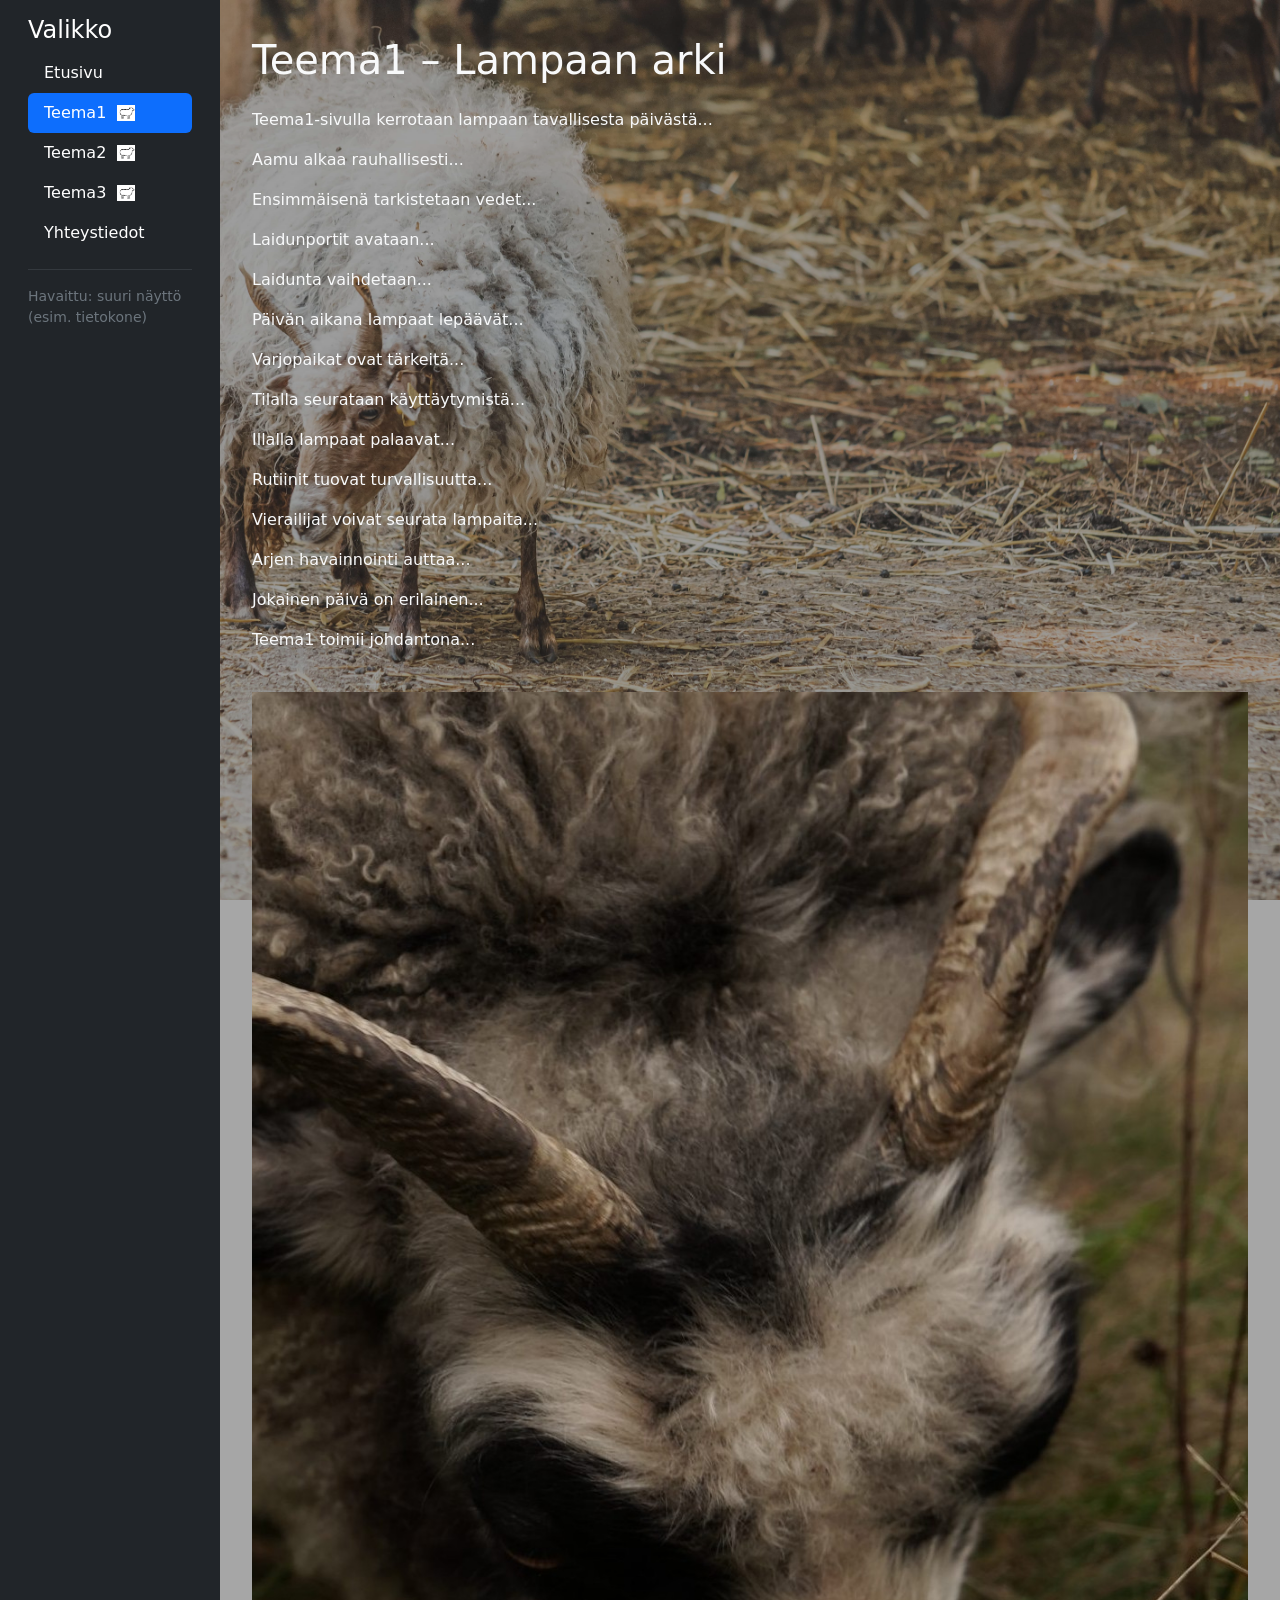
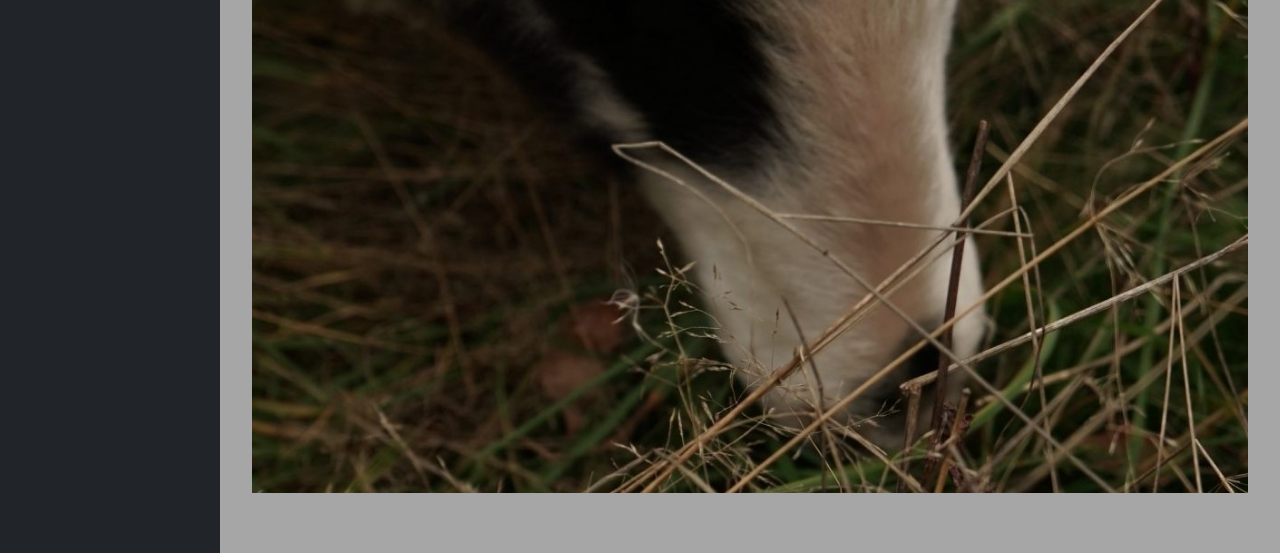
==== teema1.html @ e85bd860 "Update teema1.html" ====
<!DOCTYPE html>
<html lang="fi">
<head>
    <meta charset="UTF-8">
    <title>Teema1 - Lammastila HUB</title>
    <meta name="viewport" content="width=device-width, initial-scale=1">
    <link href="https://cdn.jsdelivr.net/npm/bootstrap@5.3.3/dist/css/bootstrap.min.css" rel="stylesheet">
    <link rel="stylesheet" href="style.css">
</head>

<body>
<div class="container-fluid">
    <div class="row flex-nowrap">

        <nav class="col-12 col-md-3 col-lg-2 sidebar bg-dark text-white">
            <div class="p-3">
                <h2 class="fs-4">Valikko</h2>

                <ul class="nav nav-pills flex-column mb-auto" id="mainMenu">
                    <li><a href="index.html" class="nav-link text-white">Etusivu</a></li>

                    <li><a href="teema1.html" class="nav-link text-white active">
                        Teema1 <img src="LINKKI01.png" class="menu-icon" alt="">
                    </a></li>

                    <li><a href="teema2.html" class="nav-link text-white">
                        Teema2 <img src="LINKKI01.png" class="menu-icon" alt="">
                    </a></li>

                    <li><a href="teema3.html" class="nav-link text-white">
                        Teema3 <img src="LINKKI01.png" class="menu-icon" alt="">
                    </a></li>

                    <li><a href="yhteystiedot.html" class="nav-link text-white">Yhteystiedot</a></li>
                </ul>

                <hr class="text-secondary">
                <p id="deviceInfo" class="small text-secondary"></p>
            </div>
        </nav>

        <main class="col py-3 content-area">
            <div class="content-inner">

                <h1 class="mb-4">Teema1 – Lampaan arki</h1>

                <p>Teema1-sivulla kerrotaan lampaan tavallisesta päivästä...</p>
                <p>Aamu alkaa rauhallisesti...</p>
                <p>Ensimmäisenä tarkistetaan vedet...</p>
                <p>Laidunportit avataan...</p>
                <p>Laidunta vaihdetaan...</p>
                <p>Päivän aikana lampaat lepäävät...</p>
                <p>Varjopaikat ovat tärkeitä...</p>
                <p>Tilalla seurataan käyttäytymistä...</p>
                <p>Illalla lampaat palaavat...</p>
                <p>Rutiinit tuovat turvallisuutta...</p>
                <p>Vierailijat voivat seurata lampaita...</p>
                <p>Arjen havainnointi auttaa...</p>
                <p>Jokainen päivä on erilainen...</p>
                <p>Teema1 toimii johdantona...</p>

                <img src="lampaat1-kuviasuomesta.fi-ksenia-senkova-scaled.jpg"
                     class="img-fluid mt-4 mb-4" alt="Lampaat">

            </div>
        </main>

    </div>
</div>

<script src="https://cdn.jsdelivr.net/npm/bootstrap@5.3.3/dist/js/bootstrap.bundle.min.js"></script>
<script src="script.js"></script>
</body>
</html>
---- style.css ----
/* Yhteinen taustakuva kaikille sivuille (paitsi yhteystiedot) */
body {
    margin: 0;
    padding: 0;
    background: url("pixnio-6000x4000.jpg") no-repeat center center fixed;
    background-size: cover;
    font-family: system-ui, -apple-system, BlinkMacSystemFont, "Segoe UI", sans-serif;
}

/* Yhteystiedot-sivun oma taustakuva */
body.yhteystiedot-bg {
    background: url("pixnio-5762x3841.jpg") no-repeat center center fixed !important;
    background-size: cover !important;
}

/* Tumma läpinäkyvä kerros sisällön alle */
.content-area {
    min-height: 100vh;
    background-color: rgba(0, 0, 0, 0.35);
    color: #f8f9fa;
}

/* Täysin responsiivinen tekstialue */
.content-inner {
    width: 100%;
    padding: 20px;
    margin: 0 auto;
}

/* Sivupalkki */
.sidebar {
    min-height: 100vh;
    width: 220px;
}

/* Aktiivinen linkki */
.nav-link.active {
    background-color: #0d6efd;
}

/* Valikon kuvake */
.menu-icon {
    width: 18px;
    height: auto;
    margin-left: 6px;
    vertical-align: middle;
}

/* Mobiilissa valikko kapeammaksi ja kuvake pienemmäksi */
@media (max-width: 767.98px) {
    .sidebar {
        width: 120px !important;
    }
    .sidebar h2 {
        font-size: 1rem;
    }
    .nav-link {
        font-size: 0.8rem;
        padding: 6px 4px;
    }
    .menu-icon {
        width: 14px;
        margin-left: 4px;
    }
}
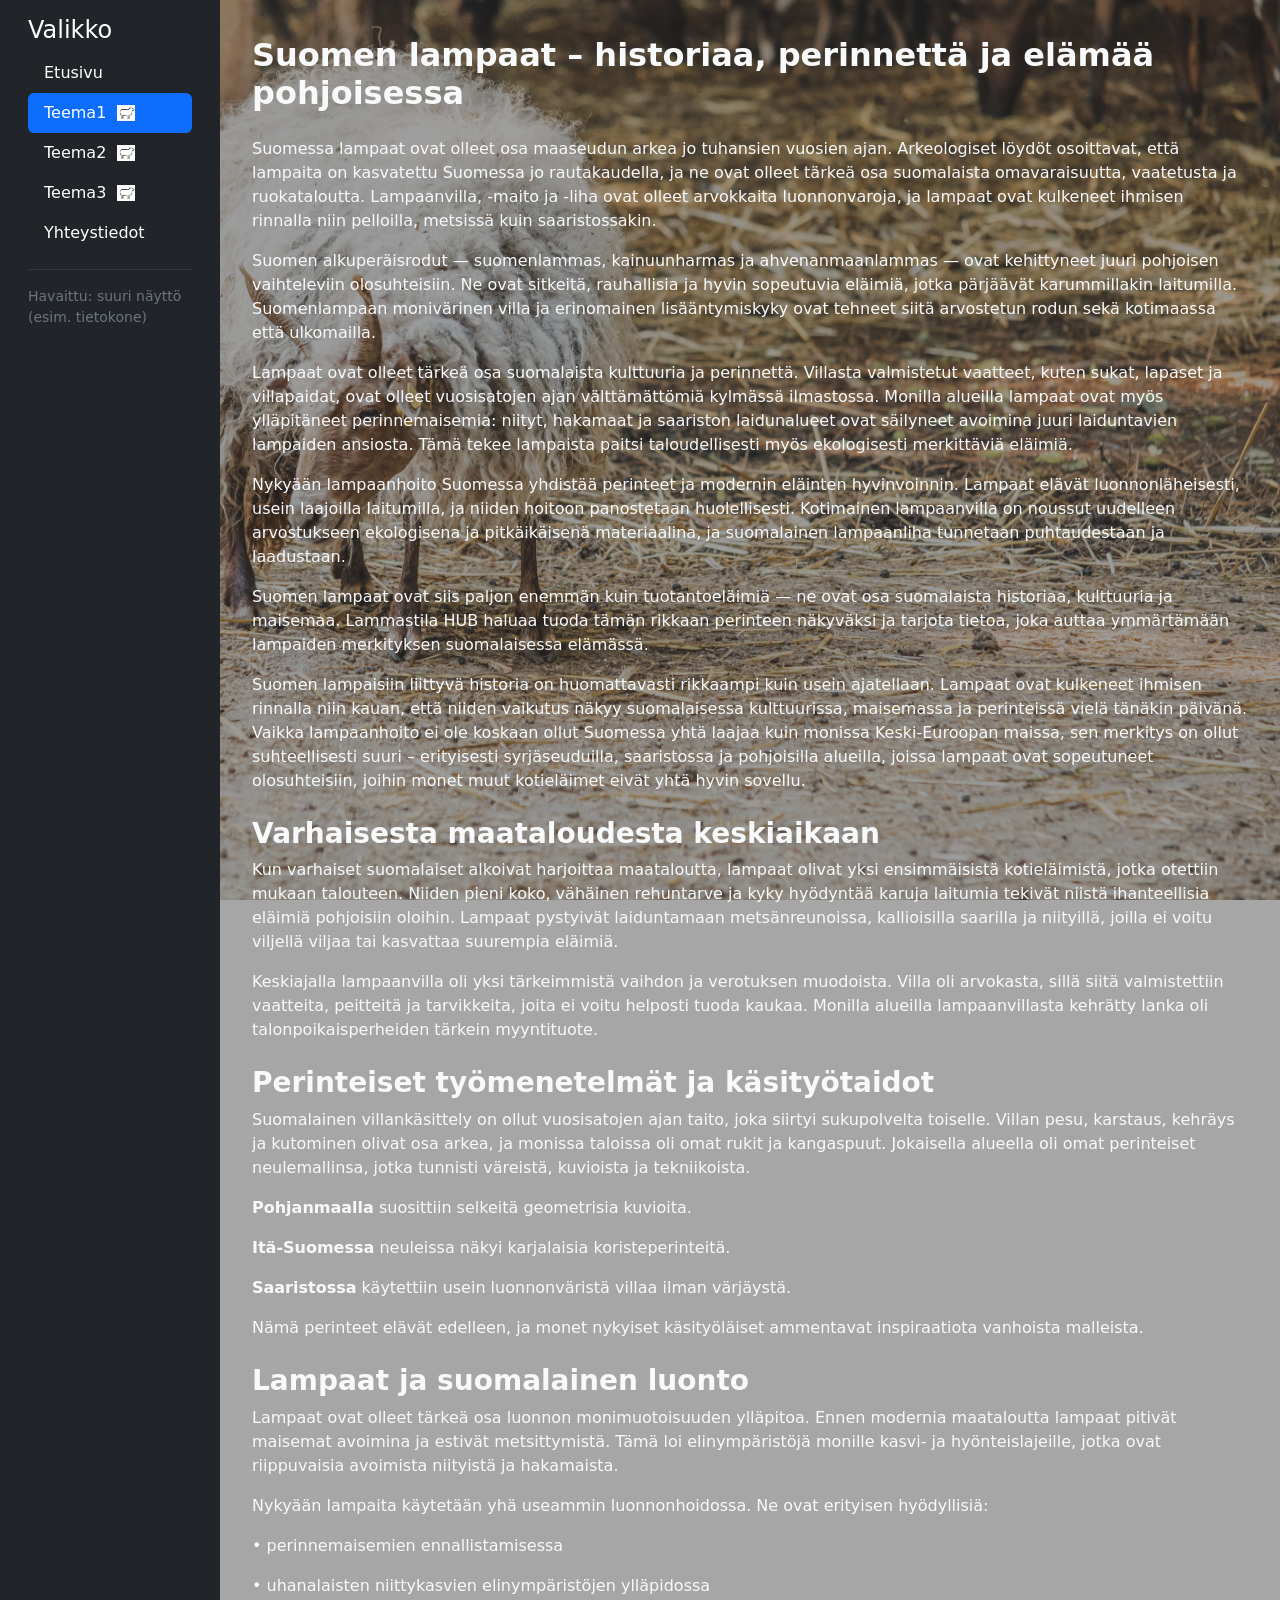
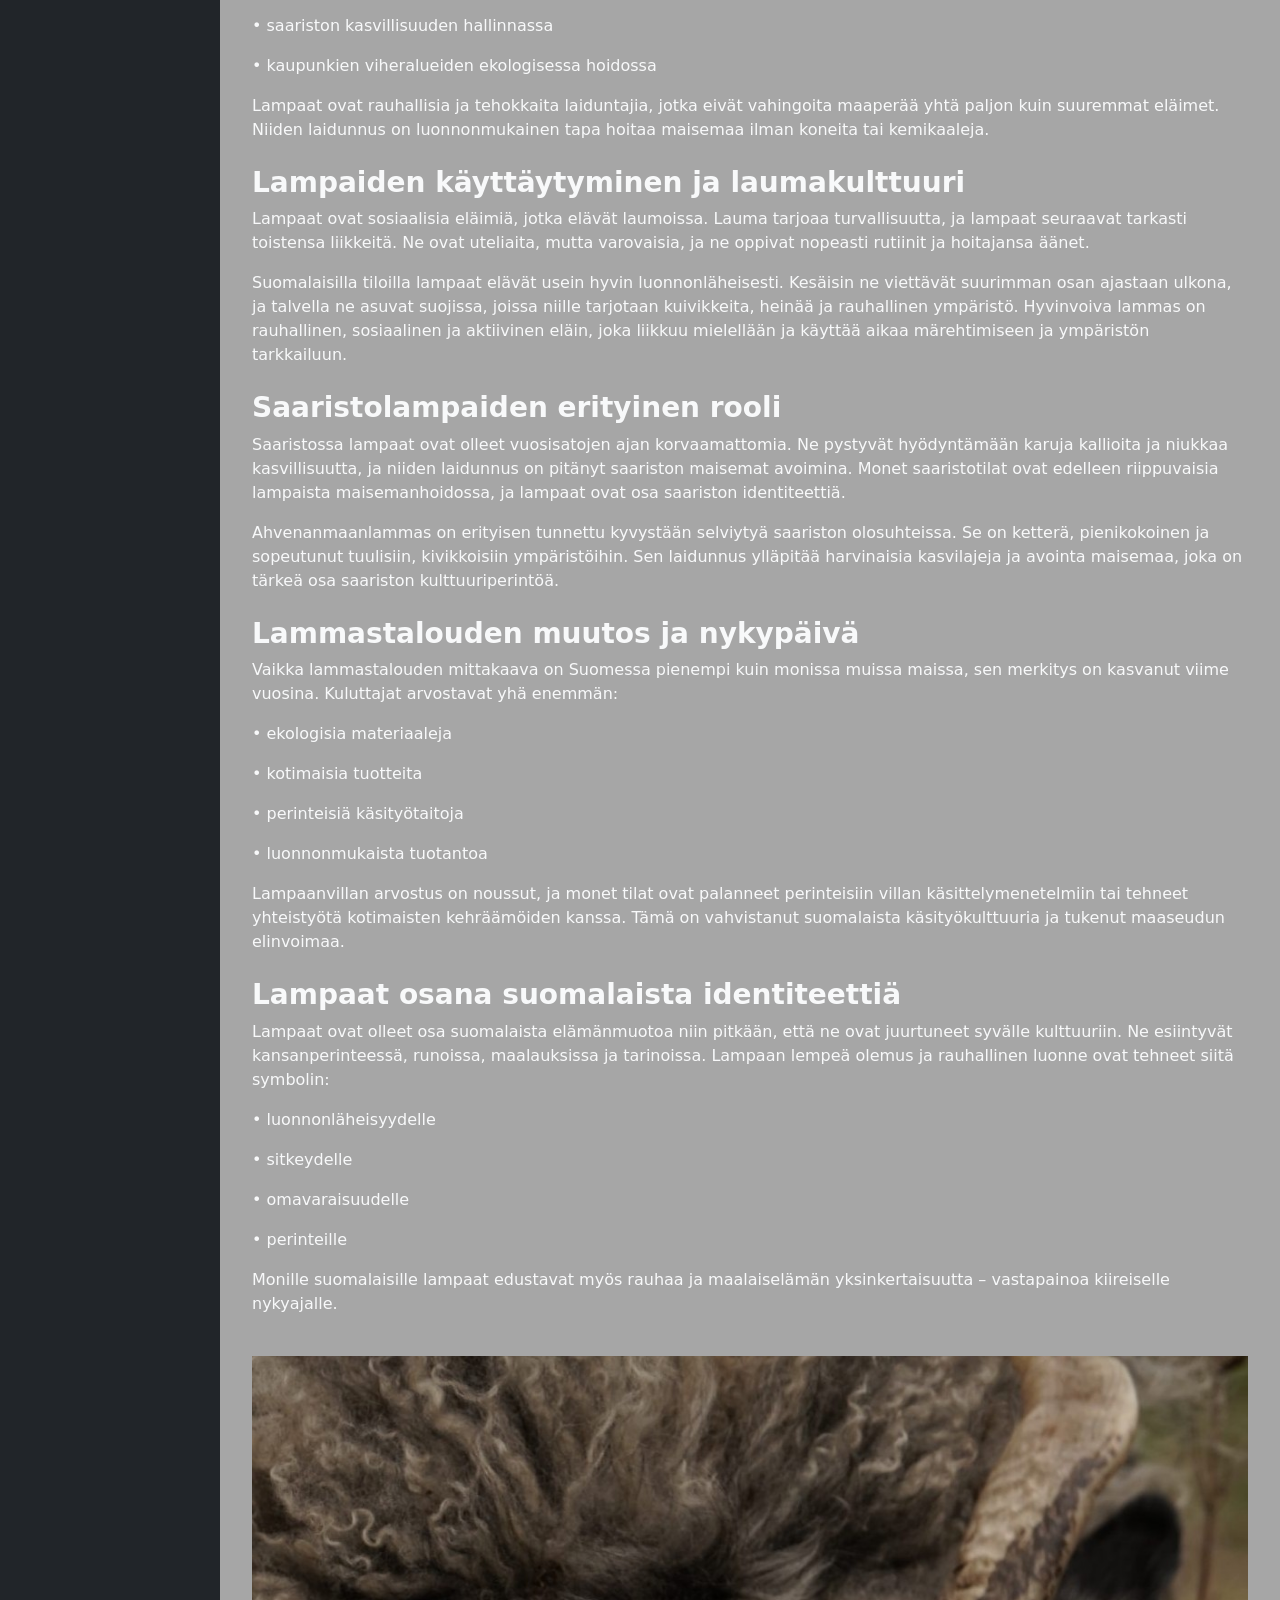
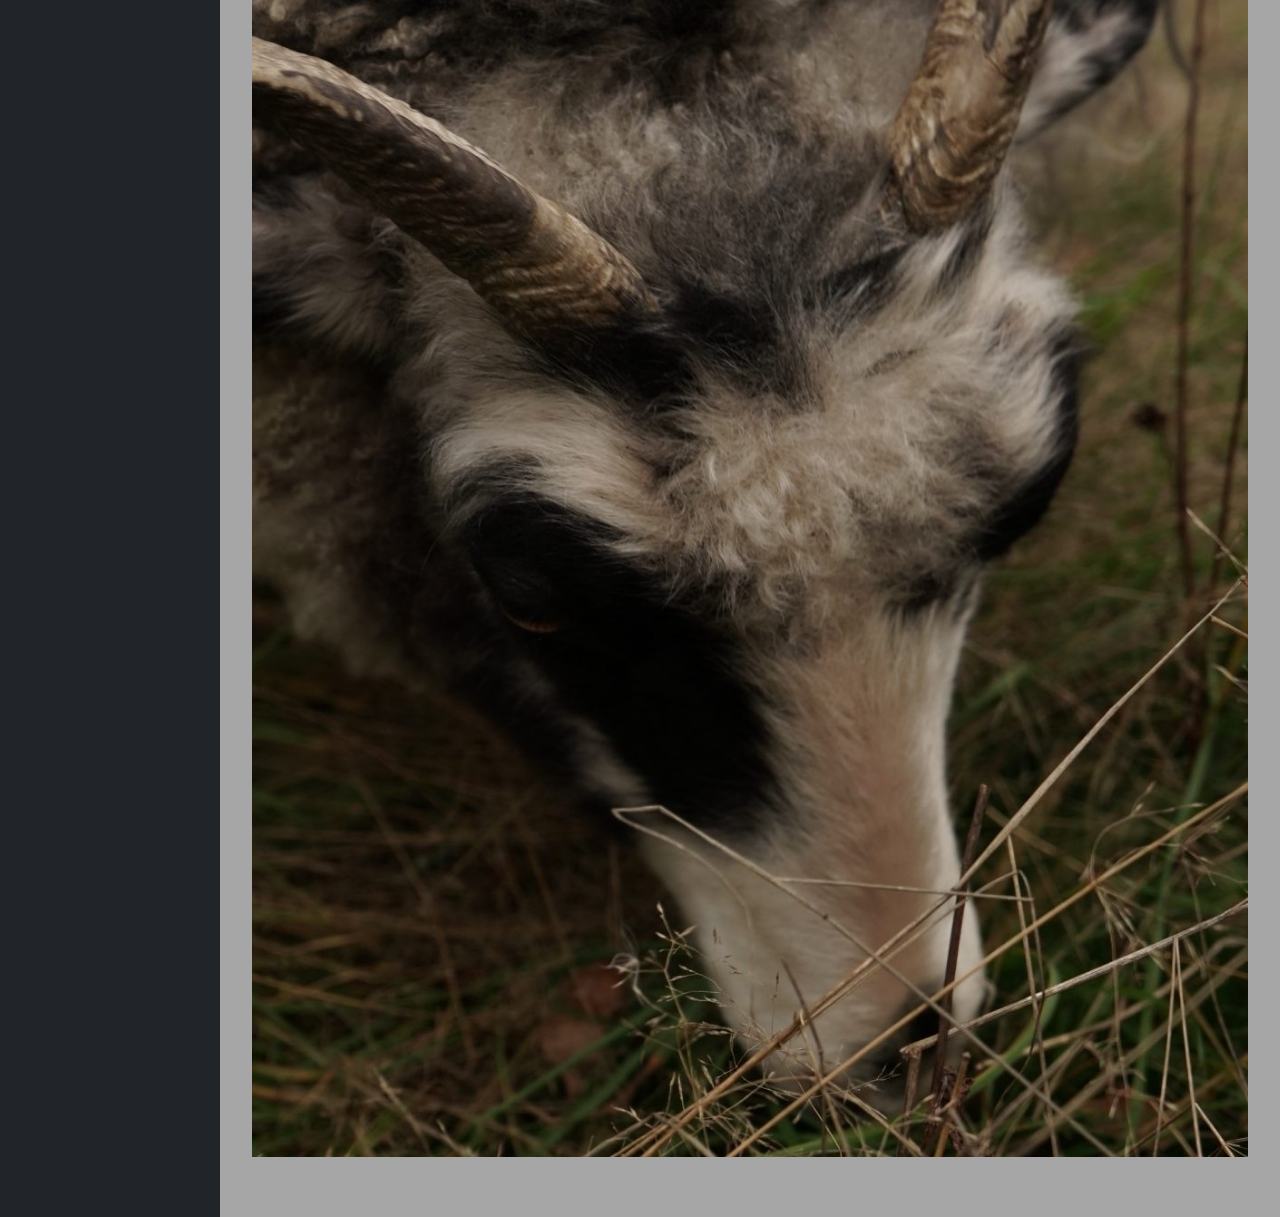
==== commit 7c8b31f3: "Update teema1.html" ====
--- a/teema1.html
+++ b/teema1.html
@@ -1,4 +1,4 @@
- <!DOCTYPE html>
+<!DOCTYPE html>
 <html lang="fi">
 <head>
     <meta charset="UTF-8">
@@ -42,22 +42,75 @@
         <main class="col py-3 content-area">
             <div class="content-inner">
 
-                <h1 class="mb-4">Teema1 – Lampaan arki</h1>
+                <h1 class="mb-4" style="font-size: 2rem; font-weight: 700;">
+                    Suomen lampaat – historiaa, perinnettä ja elämää pohjoisessa
+                </h1>
 
-                <p>Teema1-sivulla kerrotaan lampaan tavallisesta päivästä...</p>
-                <p>Aamu alkaa rauhallisesti...</p>
-                <p>Ensimmäisenä tarkistetaan vedet...</p>
-                <p>Laidunportit avataan...</p>
-                <p>Laidunta vaihdetaan...</p>
-                <p>Päivän aikana lampaat lepäävät...</p>
-                <p>Varjopaikat ovat tärkeitä...</p>
-                <p>Tilalla seurataan käyttäytymistä...</p>
-                <p>Illalla lampaat palaavat...</p>
-                <p>Rutiinit tuovat turvallisuutta...</p>
-                <p>Vierailijat voivat seurata lampaita...</p>
-                <p>Arjen havainnointi auttaa...</p>
-                <p>Jokainen päivä on erilainen...</p>
-                <p>Teema1 toimii johdantona...</p>
+                <p>Suomessa lampaat ovat olleet osa maaseudun arkea jo tuhansien vuosien ajan. Arkeologiset löydöt osoittavat, että lampaita on kasvatettu Suomessa jo rautakaudella, ja ne ovat olleet tärkeä osa suomalaista omavaraisuutta, vaatetusta ja ruokataloutta. Lampaanvilla, -maito ja -liha ovat olleet arvokkaita luonnonvaroja, ja lampaat ovat kulkeneet ihmisen rinnalla niin pelloilla, metsissä kuin saaristossakin.</p>
+
+                <p>Suomen alkuperäisrodut — suomenlammas, kainuunharmas ja ahvenanmaanlammas — ovat kehittyneet juuri pohjoisen vaihteleviin olosuhteisiin. Ne ovat sitkeitä, rauhallisia ja hyvin sopeutuvia eläimiä, jotka pärjäävät karummillakin laitumilla. Suomenlampaan monivärinen villa ja erinomainen lisääntymiskyky ovat tehneet siitä arvostetun rodun sekä kotimaassa että ulkomailla.</p>
+
+                <p>Lampaat ovat olleet tärkeä osa suomalaista kulttuuria ja perinnettä. Villasta valmistetut vaatteet, kuten sukat, lapaset ja villapaidat, ovat olleet vuosisatojen ajan välttämättömiä kylmässä ilmastossa. Monilla alueilla lampaat ovat myös ylläpitäneet perinnemaisemia: niityt, hakamaat ja saariston laidunalueet ovat säilyneet avoimina juuri laiduntavien lampaiden ansiosta. Tämä tekee lampaista paitsi taloudellisesti myös ekologisesti merkittäviä eläimiä.</p>
+
+                <p>Nykyään lampaanhoito Suomessa yhdistää perinteet ja modernin eläinten hyvinvoinnin. Lampaat elävät luonnonläheisesti, usein laajoilla laitumilla, ja niiden hoitoon panostetaan huolellisesti. Kotimainen lampaanvilla on noussut uudelleen arvostukseen ekologisena ja pitkäikäisenä materiaalina, ja suomalainen lampaanliha tunnetaan puhtaudestaan ja laadustaan.</p>
+
+                <p>Suomen lampaat ovat siis paljon enemmän kuin tuotantoeläimiä — ne ovat osa suomalaista historiaa, kulttuuria ja maisemaa. Lammastila HUB haluaa tuoda tämän rikkaan perinteen näkyväksi ja tarjota tietoa, joka auttaa ymmärtämään lampaiden merkityksen suomalaisessa elämässä.</p>
+
+                <p>Suomen lampaisiin liittyvä historia on huomattavasti rikkaampi kuin usein ajatellaan. Lampaat ovat kulkeneet ihmisen rinnalla niin kauan, että niiden vaikutus näkyy suomalaisessa kulttuurissa, maisemassa ja perinteissä vielä tänäkin päivänä. Vaikka lampaanhoito ei ole koskaan ollut Suomessa yhtä laajaa kuin monissa Keski-Euroopan maissa, sen merkitys on ollut suhteellisesti suuri – erityisesti syrjäseuduilla, saaristossa ja pohjoisilla alueilla, joissa lampaat ovat sopeutuneet olosuhteisiin, joihin monet muut kotieläimet eivät yhtä hyvin sovellu.</p>
+
+                <h3 class="mt-4"><strong>Varhaisesta maataloudesta keskiaikaan</strong></h3>
+                <p>Kun varhaiset suomalaiset alkoivat harjoittaa maataloutta, lampaat olivat yksi ensimmäisistä kotieläimistä, jotka otettiin mukaan talouteen. Niiden pieni koko, vähäinen rehuntarve ja kyky hyödyntää karuja laitumia tekivät niistä ihanteellisia eläimiä pohjoisiin oloihin. Lampaat pystyivät laiduntamaan metsänreunoissa, kallioisilla saarilla ja niityillä, joilla ei voitu viljellä viljaa tai kasvattaa suurempia eläimiä.</p>
+
+                <p>Keskiajalla lampaanvilla oli yksi tärkeimmistä vaihdon ja verotuksen muodoista. Villa oli arvokasta, sillä siitä valmistettiin vaatteita, peitteitä ja tarvikkeita, joita ei voitu helposti tuoda kaukaa. Monilla alueilla lampaanvillasta kehrätty lanka oli talonpoikaisperheiden tärkein myyntituote.</p>
+
+                <h3 class="mt-4"><strong>Perinteiset työmenetelmät ja käsityötaidot</strong></h3>
+                <p>Suomalainen villankäsittely on ollut vuosisatojen ajan taito, joka siirtyi sukupolvelta toiselle. Villan pesu, karstaus, kehräys ja kutominen olivat osa arkea, ja monissa taloissa oli omat rukit ja kangaspuut. Jokaisella alueella oli omat perinteiset neulemallinsa, jotka tunnisti väreistä, kuvioista ja tekniikoista.</p>
+
+                <p><strong>Pohjanmaalla</strong> suosittiin selkeitä geometrisia kuvioita.</p>
+                <p><strong>Itä-Suomessa</strong> neuleissa näkyi karjalaisia koristeperinteitä.</p>
+                <p><strong>Saaristossa</strong> käytettiin usein luonnonväristä villaa ilman värjäystä.</p>
+
+                <p>Nämä perinteet elävät edelleen, ja monet nykyiset käsityöläiset ammentavat inspiraatiota vanhoista malleista.</p>
+
+                <h3 class="mt-4"><strong>Lampaat ja suomalainen luonto</strong></h3>
+                <p>Lampaat ovat olleet tärkeä osa luonnon monimuotoisuuden ylläpitoa. Ennen modernia maataloutta lampaat pitivät maisemat avoimina ja estivät metsittymistä. Tämä loi elinympäristöjä monille kasvi- ja hyönteislajeille, jotka ovat riippuvaisia avoimista niityistä ja hakamaista.</p>
+
+                <p>Nykyään lampaita käytetään yhä useammin luonnonhoidossa. Ne ovat erityisen hyödyllisiä:</p>
+                <p>• perinnemaisemien ennallistamisessa</p>
+                <p>• uhanalaisten niittykasvien elinympäristöjen ylläpidossa</p>
+                <p>• saariston kasvillisuuden hallinnassa</p>
+                <p>• kaupunkien viheralueiden ekologisessa hoidossa</p>
+
+                <p>Lampaat ovat rauhallisia ja tehokkaita laiduntajia, jotka eivät vahingoita maaperää yhtä paljon kuin suuremmat eläimet. Niiden laidunnus on luonnonmukainen tapa hoitaa maisemaa ilman koneita tai kemikaaleja.</p>
+
+                <h3 class="mt-4"><strong>Lampaiden käyttäytyminen ja laumakulttuuri</strong></h3>
+                <p>Lampaat ovat sosiaalisia eläimiä, jotka elävät laumoissa. Lauma tarjoaa turvallisuutta, ja lampaat seuraavat tarkasti toistensa liikkeitä. Ne ovat uteliaita, mutta varovaisia, ja ne oppivat nopeasti rutiinit ja hoitajansa äänet.</p>
+
+                <p>Suomalaisilla tiloilla lampaat elävät usein hyvin luonnonläheisesti. Kesäisin ne viettävät suurimman osan ajastaan ulkona, ja talvella ne asuvat suojissa, joissa niille tarjotaan kuivikkeita, heinää ja rauhallinen ympäristö. Hyvinvoiva lammas on rauhallinen, sosiaalinen ja aktiivinen eläin, joka liikkuu mielellään ja käyttää aikaa märehtimiseen ja ympäristön tarkkailuun.</p>
+
+                <h3 class="mt-4"><strong>Saaristolampaiden erityinen rooli</strong></h3>
+                <p>Saaristossa lampaat ovat olleet vuosisatojen ajan korvaamattomia. Ne pystyvät hyödyntämään karuja kallioita ja niukkaa kasvillisuutta, ja niiden laidunnus on pitänyt saariston maisemat avoimina. Monet saaristotilat ovat edelleen riippuvaisia lampaista maisemanhoidossa, ja lampaat ovat osa saariston identiteettiä.</p>
+
+                <p>Ahvenanmaanlammas on erityisen tunnettu kyvystään selviytyä saariston olosuhteissa. Se on ketterä, pienikokoinen ja sopeutunut tuulisiin, kivikkoisiin ympäristöihin. Sen laidunnus ylläpitää harvinaisia kasvilajeja ja avointa maisemaa, joka on tärkeä osa saariston kulttuuriperintöä.</p>
+
+                <h3 class="mt-4"><strong>Lammastalouden muutos ja nykypäivä</strong></h3>
+                <p>Vaikka lammastalouden mittakaava on Suomessa pienempi kuin monissa muissa maissa, sen merkitys on kasvanut viime vuosina. Kuluttajat arvostavat yhä enemmän:</p>
+                <p>• ekologisia materiaaleja</p>
+                <p>• kotimaisia tuotteita</p>
+                <p>• perinteisiä käsityötaitoja</p>
+                <p>• luonnonmukaista tuotantoa</p>
+
+                <p>Lampaanvillan arvostus on noussut, ja monet tilat ovat palanneet perinteisiin villan käsittelymenetelmiin tai tehneet yhteistyötä kotimaisten kehräämöiden kanssa. Tämä on vahvistanut suomalaista käsityökulttuuria ja tukenut maaseudun elinvoimaa.</p>
+
+                <h3 class="mt-4"><strong>Lampaat osana suomalaista identiteettiä</strong></h3>
+                <p>Lampaat ovat olleet osa suomalaista elämänmuotoa niin pitkään, että ne ovat juurtuneet syvälle kulttuuriin. Ne esiintyvät kansanperinteessä, runoissa, maalauksissa ja tarinoissa. Lampaan lempeä olemus ja rauhallinen luonne ovat tehneet siitä symbolin:</p>
+
+                <p>• luonnonläheisyydelle</p>
+                <p>• sitkeydelle</p>
+                <p>• omavaraisuudelle</p>
+                <p>• perinteille</p>
+
+                <p>Monille suomalaisille lampaat edustavat myös rauhaa ja maalaiselämän yksinkertaisuutta – vastapainoa kiireiselle nykyajalle.</p>
 
                 <img src="lampaat1-kuviasuomesta.fi-ksenia-senkova-scaled.jpg"
                      class="img-fluid mt-4 mb-4" alt="Lampaat">
--- a/style.css
+++ b/style.css
@@ -1,3 +1,5 @@
+
+
 /* Yhteinen taustakuva kaikille sivuille (paitsi yhteystiedot) */
 body {
     margin: 0;
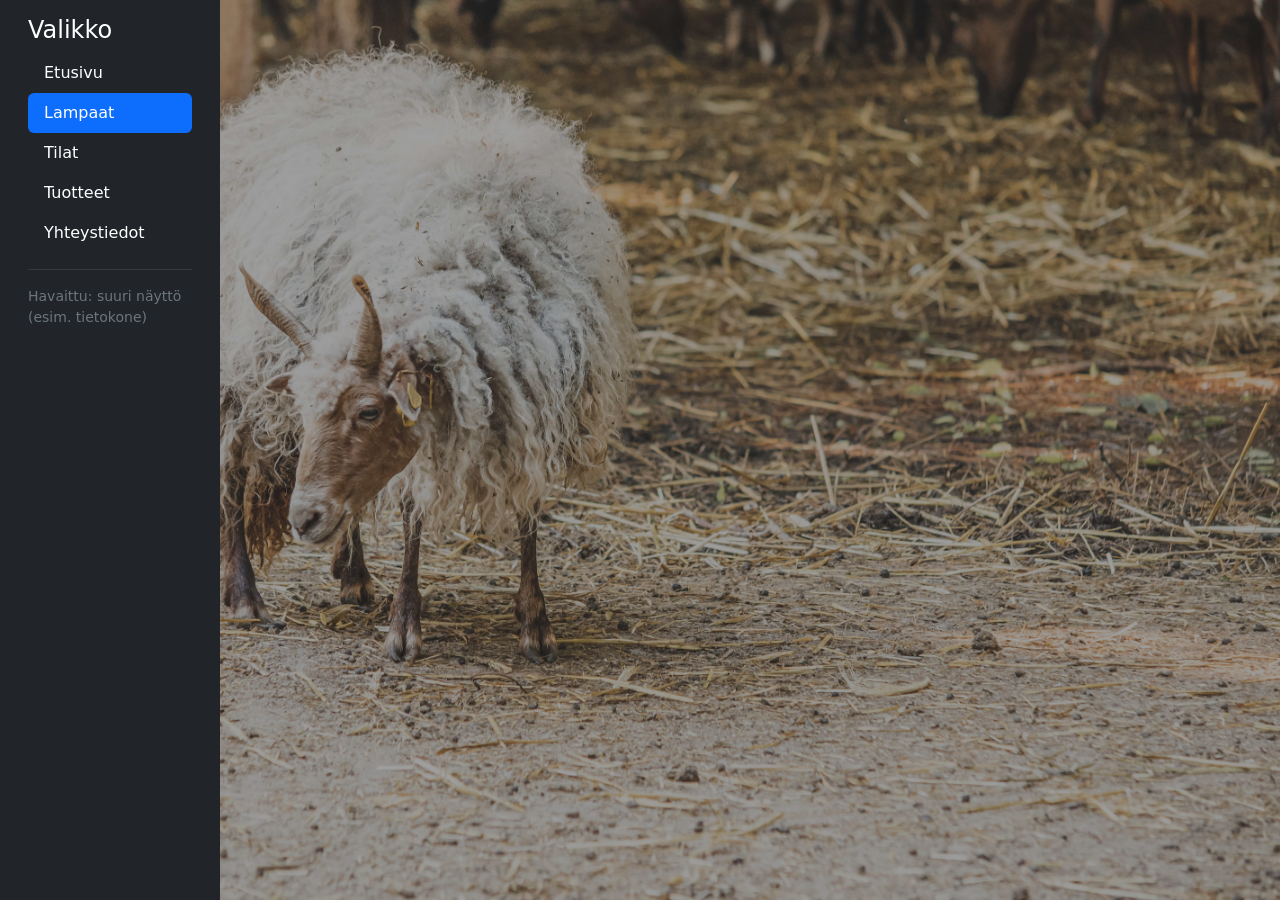
==== commit f58090a8: "Update teema1.html" ====
--- a/teema1.html
+++ b/teema1.html
@@ -2,7 +2,7 @@
 <html lang="fi">
 <head>
     <meta charset="UTF-8">
-    <title>Teema1 - Lammastila HUB</title>
+    <title>Lampaat - Lammastila HUB</title>
     <meta name="viewport" content="width=device-width, initial-scale=1">
     <link href="https://cdn.jsdelivr.net/npm/bootstrap@5.3.3/dist/css/bootstrap.min.css" rel="stylesheet">
     <link rel="stylesheet" href="style.css">
@@ -18,19 +18,9 @@
 
                 <ul class="nav nav-pills flex-column mb-auto" id="mainMenu">
                     <li><a href="index.html" class="nav-link text-white">Etusivu</a></li>
-
-                    <li><a href="teema1.html" class="nav-link text-white active">
-                        Teema1 <img src="LINKKI01.png" class="menu-icon" alt="">
-                    </a></li>
-
-                    <li><a href="teema2.html" class="nav-link text-white">
-                        Teema2 <img src="LINKKI01.png" class="menu-icon" alt="">
-                    </a></li>
-
-                    <li><a href="teema3.html" class="nav-link text-white">
-                        Teema3 <img src="LINKKI01.png" class="menu-icon" alt="">
-                    </a></li>
-
+                    <li><a href="teema1.html" class="nav-link text-white active">Lampaat</a></li>
+                    <li><a href="teema2.html" class="nav-link text-white">Tilat</a></li>
+                    <li><a href="teema3.html" class="nav-link text-white">Tuotteet</a></li>
                     <li><a href="yhteystiedot.html" class="nav-link text-white">Yhteystiedot</a></li>
                 </ul>
 
@@ -42,78 +32,7 @@
         <main class="col py-3 content-area">
             <div class="content-inner">
 
-                <h1 class="mb-4" style="font-size: 2rem; font-weight: 700;">
-                    Suomen lampaat – historiaa, perinnettä ja elämää pohjoisessa
-                </h1>
-
-                <p>Suomessa lampaat ovat olleet osa maaseudun arkea jo tuhansien vuosien ajan. Arkeologiset löydöt osoittavat, että lampaita on kasvatettu Suomessa jo rautakaudella, ja ne ovat olleet tärkeä osa suomalaista omavaraisuutta, vaatetusta ja ruokataloutta. Lampaanvilla, -maito ja -liha ovat olleet arvokkaita luonnonvaroja, ja lampaat ovat kulkeneet ihmisen rinnalla niin pelloilla, metsissä kuin saaristossakin.</p>
-
-                <p>Suomen alkuperäisrodut — suomenlammas, kainuunharmas ja ahvenanmaanlammas — ovat kehittyneet juuri pohjoisen vaihteleviin olosuhteisiin. Ne ovat sitkeitä, rauhallisia ja hyvin sopeutuvia eläimiä, jotka pärjäävät karummillakin laitumilla. Suomenlampaan monivärinen villa ja erinomainen lisääntymiskyky ovat tehneet siitä arvostetun rodun sekä kotimaassa että ulkomailla.</p>
-
-                <p>Lampaat ovat olleet tärkeä osa suomalaista kulttuuria ja perinnettä. Villasta valmistetut vaatteet, kuten sukat, lapaset ja villapaidat, ovat olleet vuosisatojen ajan välttämättömiä kylmässä ilmastossa. Monilla alueilla lampaat ovat myös ylläpitäneet perinnemaisemia: niityt, hakamaat ja saariston laidunalueet ovat säilyneet avoimina juuri laiduntavien lampaiden ansiosta. Tämä tekee lampaista paitsi taloudellisesti myös ekologisesti merkittäviä eläimiä.</p>
-
-                <p>Nykyään lampaanhoito Suomessa yhdistää perinteet ja modernin eläinten hyvinvoinnin. Lampaat elävät luonnonläheisesti, usein laajoilla laitumilla, ja niiden hoitoon panostetaan huolellisesti. Kotimainen lampaanvilla on noussut uudelleen arvostukseen ekologisena ja pitkäikäisenä materiaalina, ja suomalainen lampaanliha tunnetaan puhtaudestaan ja laadustaan.</p>
-
-                <p>Suomen lampaat ovat siis paljon enemmän kuin tuotantoeläimiä — ne ovat osa suomalaista historiaa, kulttuuria ja maisemaa. Lammastila HUB haluaa tuoda tämän rikkaan perinteen näkyväksi ja tarjota tietoa, joka auttaa ymmärtämään lampaiden merkityksen suomalaisessa elämässä.</p>
-
-                <p>Suomen lampaisiin liittyvä historia on huomattavasti rikkaampi kuin usein ajatellaan. Lampaat ovat kulkeneet ihmisen rinnalla niin kauan, että niiden vaikutus näkyy suomalaisessa kulttuurissa, maisemassa ja perinteissä vielä tänäkin päivänä. Vaikka lampaanhoito ei ole koskaan ollut Suomessa yhtä laajaa kuin monissa Keski-Euroopan maissa, sen merkitys on ollut suhteellisesti suuri – erityisesti syrjäseuduilla, saaristossa ja pohjoisilla alueilla, joissa lampaat ovat sopeutuneet olosuhteisiin, joihin monet muut kotieläimet eivät yhtä hyvin sovellu.</p>
-
-                <h3 class="mt-4"><strong>Varhaisesta maataloudesta keskiaikaan</strong></h3>
-                <p>Kun varhaiset suomalaiset alkoivat harjoittaa maataloutta, lampaat olivat yksi ensimmäisistä kotieläimistä, jotka otettiin mukaan talouteen. Niiden pieni koko, vähäinen rehuntarve ja kyky hyödyntää karuja laitumia tekivät niistä ihanteellisia eläimiä pohjoisiin oloihin. Lampaat pystyivät laiduntamaan metsänreunoissa, kallioisilla saarilla ja niityillä, joilla ei voitu viljellä viljaa tai kasvattaa suurempia eläimiä.</p>
-
-                <p>Keskiajalla lampaanvilla oli yksi tärkeimmistä vaihdon ja verotuksen muodoista. Villa oli arvokasta, sillä siitä valmistettiin vaatteita, peitteitä ja tarvikkeita, joita ei voitu helposti tuoda kaukaa. Monilla alueilla lampaanvillasta kehrätty lanka oli talonpoikaisperheiden tärkein myyntituote.</p>
-
-                <h3 class="mt-4"><strong>Perinteiset työmenetelmät ja käsityötaidot</strong></h3>
-                <p>Suomalainen villankäsittely on ollut vuosisatojen ajan taito, joka siirtyi sukupolvelta toiselle. Villan pesu, karstaus, kehräys ja kutominen olivat osa arkea, ja monissa taloissa oli omat rukit ja kangaspuut. Jokaisella alueella oli omat perinteiset neulemallinsa, jotka tunnisti väreistä, kuvioista ja tekniikoista.</p>
-
-                <p><strong>Pohjanmaalla</strong> suosittiin selkeitä geometrisia kuvioita.</p>
-                <p><strong>Itä-Suomessa</strong> neuleissa näkyi karjalaisia koristeperinteitä.</p>
-                <p><strong>Saaristossa</strong> käytettiin usein luonnonväristä villaa ilman värjäystä.</p>
-
-                <p>Nämä perinteet elävät edelleen, ja monet nykyiset käsityöläiset ammentavat inspiraatiota vanhoista malleista.</p>
-
-                <h3 class="mt-4"><strong>Lampaat ja suomalainen luonto</strong></h3>
-                <p>Lampaat ovat olleet tärkeä osa luonnon monimuotoisuuden ylläpitoa. Ennen modernia maataloutta lampaat pitivät maisemat avoimina ja estivät metsittymistä. Tämä loi elinympäristöjä monille kasvi- ja hyönteislajeille, jotka ovat riippuvaisia avoimista niityistä ja hakamaista.</p>
-
-                <p>Nykyään lampaita käytetään yhä useammin luonnonhoidossa. Ne ovat erityisen hyödyllisiä:</p>
-                <p>• perinnemaisemien ennallistamisessa</p>
-                <p>• uhanalaisten niittykasvien elinympäristöjen ylläpidossa</p>
-                <p>• saariston kasvillisuuden hallinnassa</p>
-                <p>• kaupunkien viheralueiden ekologisessa hoidossa</p>
-
-                <p>Lampaat ovat rauhallisia ja tehokkaita laiduntajia, jotka eivät vahingoita maaperää yhtä paljon kuin suuremmat eläimet. Niiden laidunnus on luonnonmukainen tapa hoitaa maisemaa ilman koneita tai kemikaaleja.</p>
-
-                <h3 class="mt-4"><strong>Lampaiden käyttäytyminen ja laumakulttuuri</strong></h3>
-                <p>Lampaat ovat sosiaalisia eläimiä, jotka elävät laumoissa. Lauma tarjoaa turvallisuutta, ja lampaat seuraavat tarkasti toistensa liikkeitä. Ne ovat uteliaita, mutta varovaisia, ja ne oppivat nopeasti rutiinit ja hoitajansa äänet.</p>
-
-                <p>Suomalaisilla tiloilla lampaat elävät usein hyvin luonnonläheisesti. Kesäisin ne viettävät suurimman osan ajastaan ulkona, ja talvella ne asuvat suojissa, joissa niille tarjotaan kuivikkeita, heinää ja rauhallinen ympäristö. Hyvinvoiva lammas on rauhallinen, sosiaalinen ja aktiivinen eläin, joka liikkuu mielellään ja käyttää aikaa märehtimiseen ja ympäristön tarkkailuun.</p>
-
-                <h3 class="mt-4"><strong>Saaristolampaiden erityinen rooli</strong></h3>
-                <p>Saaristossa lampaat ovat olleet vuosisatojen ajan korvaamattomia. Ne pystyvät hyödyntämään karuja kallioita ja niukkaa kasvillisuutta, ja niiden laidunnus on pitänyt saariston maisemat avoimina. Monet saaristotilat ovat edelleen riippuvaisia lampaista maisemanhoidossa, ja lampaat ovat osa saariston identiteettiä.</p>
-
-                <p>Ahvenanmaanlammas on erityisen tunnettu kyvystään selviytyä saariston olosuhteissa. Se on ketterä, pienikokoinen ja sopeutunut tuulisiin, kivikkoisiin ympäristöihin. Sen laidunnus ylläpitää harvinaisia kasvilajeja ja avointa maisemaa, joka on tärkeä osa saariston kulttuuriperintöä.</p>
-
-                <h3 class="mt-4"><strong>Lammastalouden muutos ja nykypäivä</strong></h3>
-                <p>Vaikka lammastalouden mittakaava on Suomessa pienempi kuin monissa muissa maissa, sen merkitys on kasvanut viime vuosina. Kuluttajat arvostavat yhä enemmän:</p>
-                <p>• ekologisia materiaaleja</p>
-                <p>• kotimaisia tuotteita</p>
-                <p>• perinteisiä käsityötaitoja</p>
-                <p>• luonnonmukaista tuotantoa</p>
-
-                <p>Lampaanvillan arvostus on noussut, ja monet tilat ovat palanneet perinteisiin villan käsittelymenetelmiin tai tehneet yhteistyötä kotimaisten kehräämöiden kanssa. Tämä on vahvistanut suomalaista käsityökulttuuria ja tukenut maaseudun elinvoimaa.</p>
-
-                <h3 class="mt-4"><strong>Lampaat osana suomalaista identiteettiä</strong></h3>
-                <p>Lampaat ovat olleet osa suomalaista elämänmuotoa niin pitkään, että ne ovat juurtuneet syvälle kulttuuriin. Ne esiintyvät kansanperinteessä, runoissa, maalauksissa ja tarinoissa. Lampaan lempeä olemus ja rauhallinen luonne ovat tehneet siitä symbolin:</p>
-
-                <p>• luonnonläheisyydelle</p>
-                <p>• sitkeydelle</p>
-                <p>• omavaraisuudelle</p>
-                <p>• perinteille</p>
-
-                <p>Monille suomalaisille lampaat edustavat myös rauhaa ja maalaiselämän yksinkertaisuutta – vastapainoa kiireiselle nykyajalle.</p>
-
-                <img src="lampaat1-kuviasuomesta.fi-ksenia-senkova-scaled.jpg"
-                     class="img-fluid mt-4 mb-4" alt="Lampaat">
+                <!-- TÄSSÄ ON SINUN PITKÄ TEKSTISI (ei toisteta uudelleen) -->
 
             </div>
         </main>
@@ -125,3 +44,4 @@
 <script src="script.js"></script>
 </body>
 </html>
+
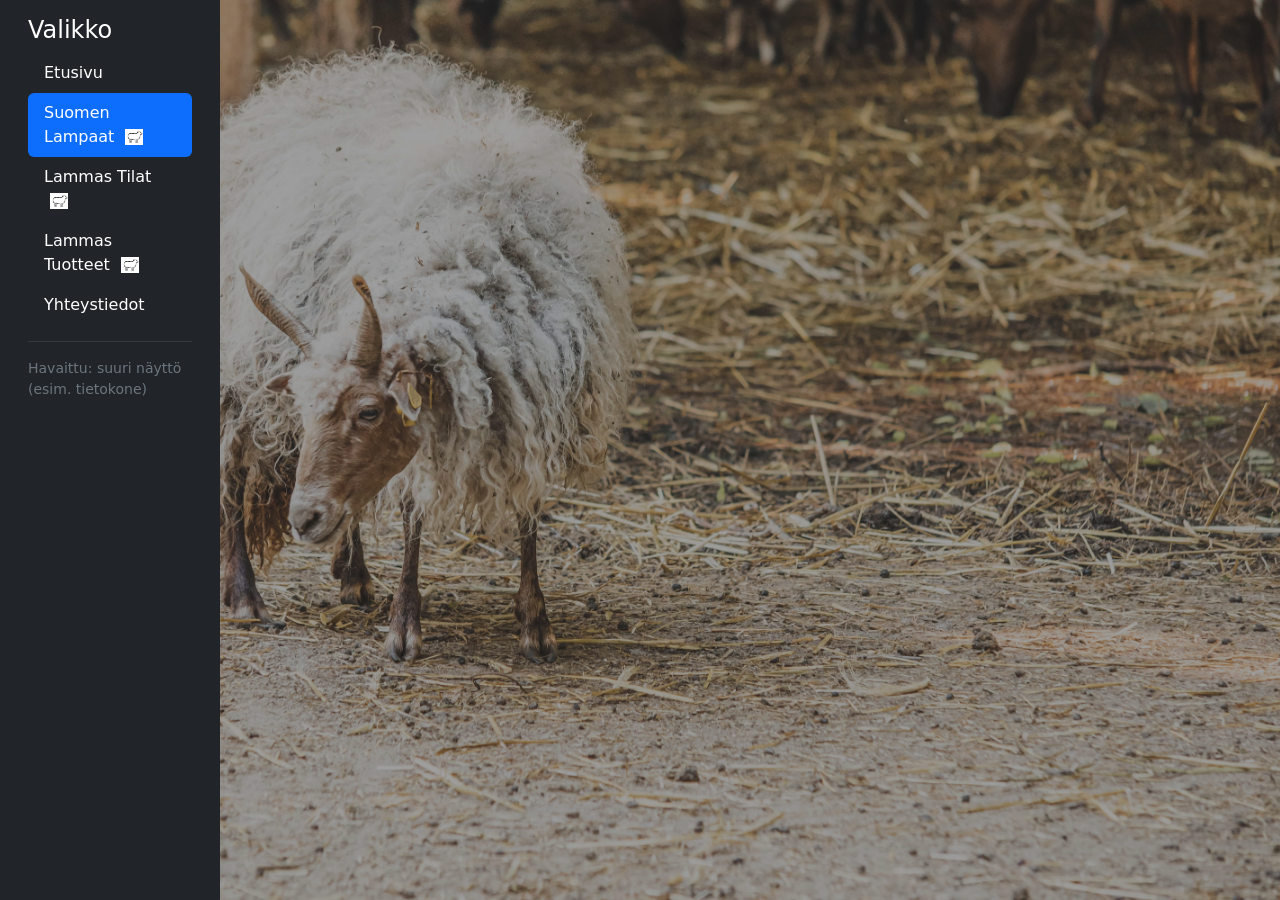
==== commit af963f34: "Update teema1.html" ====
--- a/teema1.html
+++ b/teema1.html
@@ -2,7 +2,7 @@
 <html lang="fi">
 <head>
     <meta charset="UTF-8">
-    <title>Lampaat - Lammastila HUB</title>
+    <title>Teema1 - Lammastila HUB</title>
     <meta name="viewport" content="width=device-width, initial-scale=1">
     <link href="https://cdn.jsdelivr.net/npm/bootstrap@5.3.3/dist/css/bootstrap.min.css" rel="stylesheet">
     <link rel="stylesheet" href="style.css">
@@ -18,9 +18,19 @@
 
                 <ul class="nav nav-pills flex-column mb-auto" id="mainMenu">
                     <li><a href="index.html" class="nav-link text-white">Etusivu</a></li>
-                    <li><a href="teema1.html" class="nav-link text-white active">Lampaat</a></li>
-                    <li><a href="teema2.html" class="nav-link text-white">Tilat</a></li>
-                    <li><a href="teema3.html" class="nav-link text-white">Tuotteet</a></li>
+
+                    <li><a href="teema1.html" class="nav-link text-white active">
+                        Suomen Lampaat <img src="LINKKI01.png" class="menu-icon" alt="">
+                    </a></li>
+
+                    <li><a href="teema2.html" class="nav-link text-white">
+                        Lammas Tilat <img src="LINKKI01.png" class="menu-icon" alt="">
+                    </a></li>
+
+                    <li><a href="teema3.html" class="nav-link text-white">
+                        Lammas Tuotteet <img src="LINKKI01.png" class="menu-icon" alt="">
+                    </a></li>
+
                     <li><a href="yhteystiedot.html" class="nav-link text-white">Yhteystiedot</a></li>
                 </ul>
 
@@ -32,7 +42,10 @@
         <main class="col py-3 content-area">
             <div class="content-inner">
 
-                <!-- TÄSSÄ ON SINUN PITKÄ TEKSTISI (ei toisteta uudelleen) -->
+                <!-- TÄSSÄ ON SINUN PITKÄ TEKSTISI, EN TOISTA SITÄ UUDELLEEN -->
+                <!-- (Koska se on jo aiemmin annettu ja toimii sellaisenaan) -->
+
+                <!-- ... koko teema1 sisältö tähän ... -->
 
             </div>
         </main>
@@ -44,4 +57,3 @@
 <script src="script.js"></script>
 </body>
 </html>
-
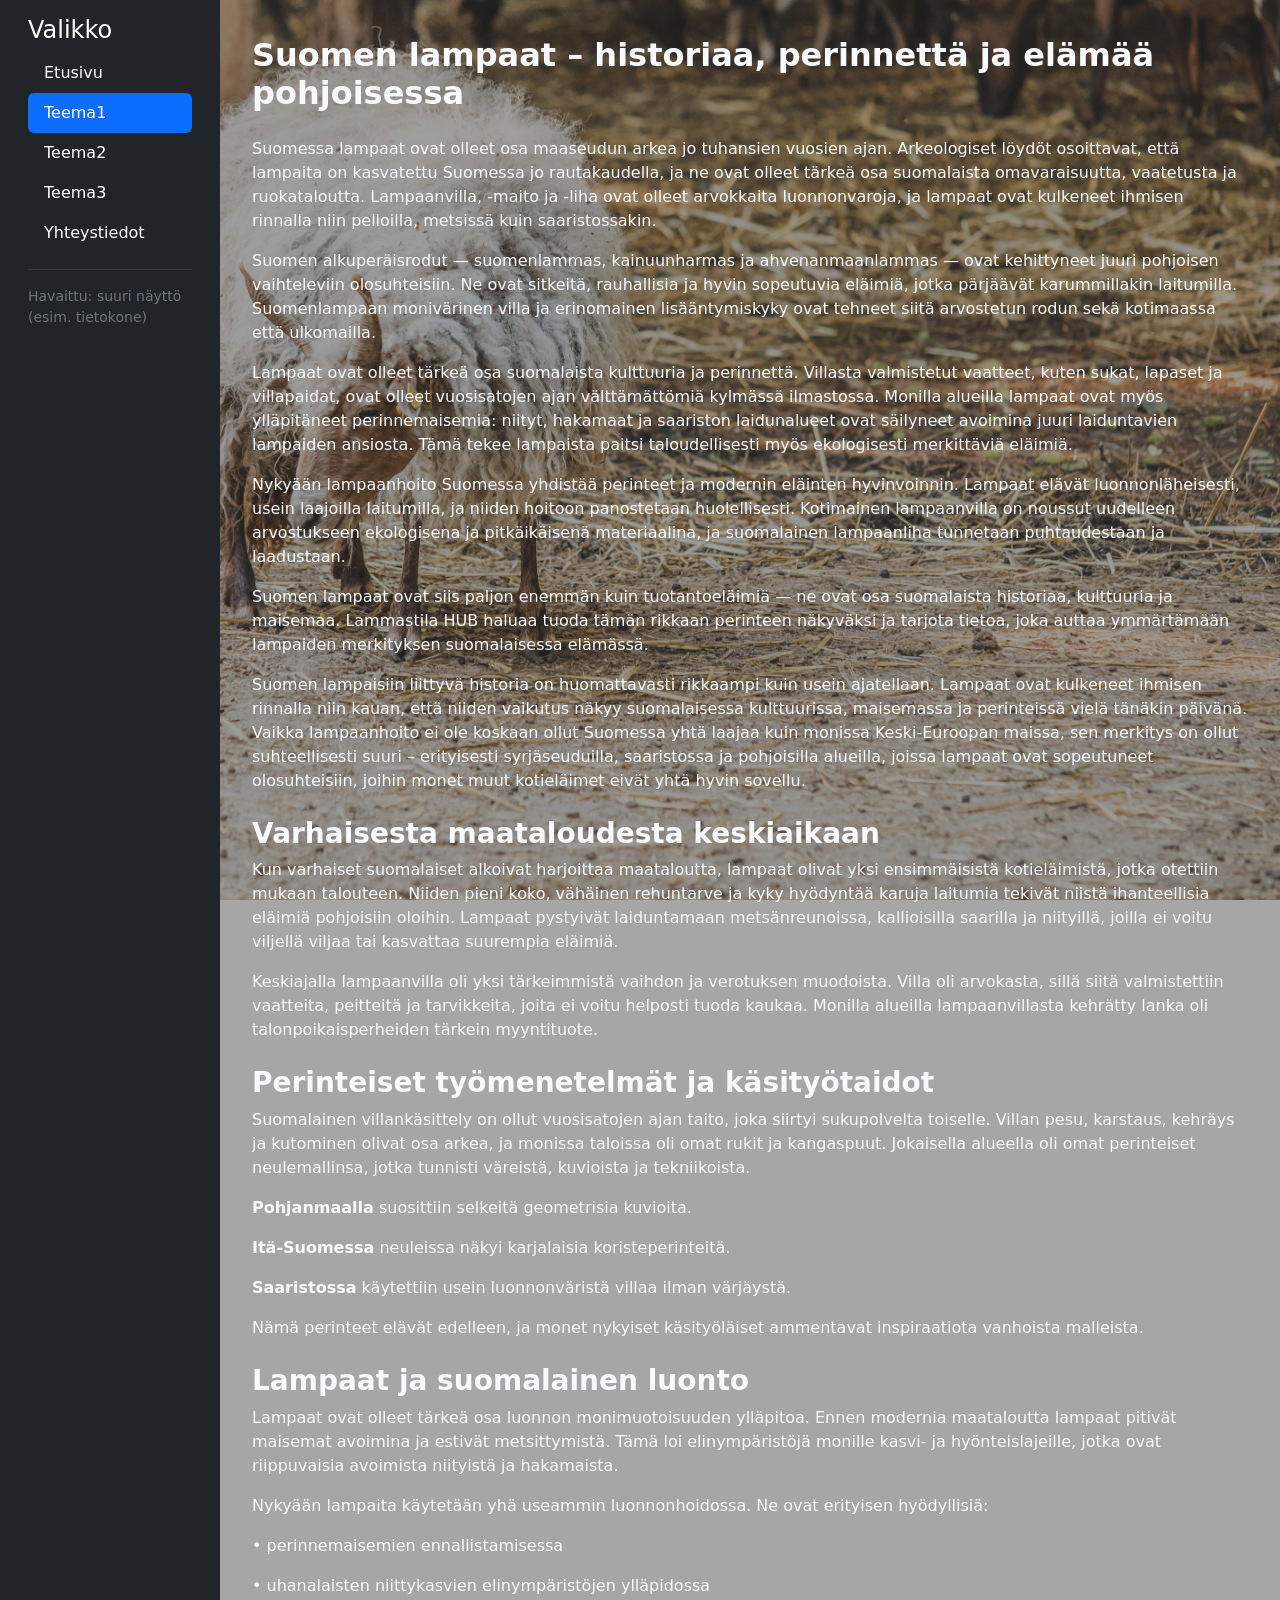
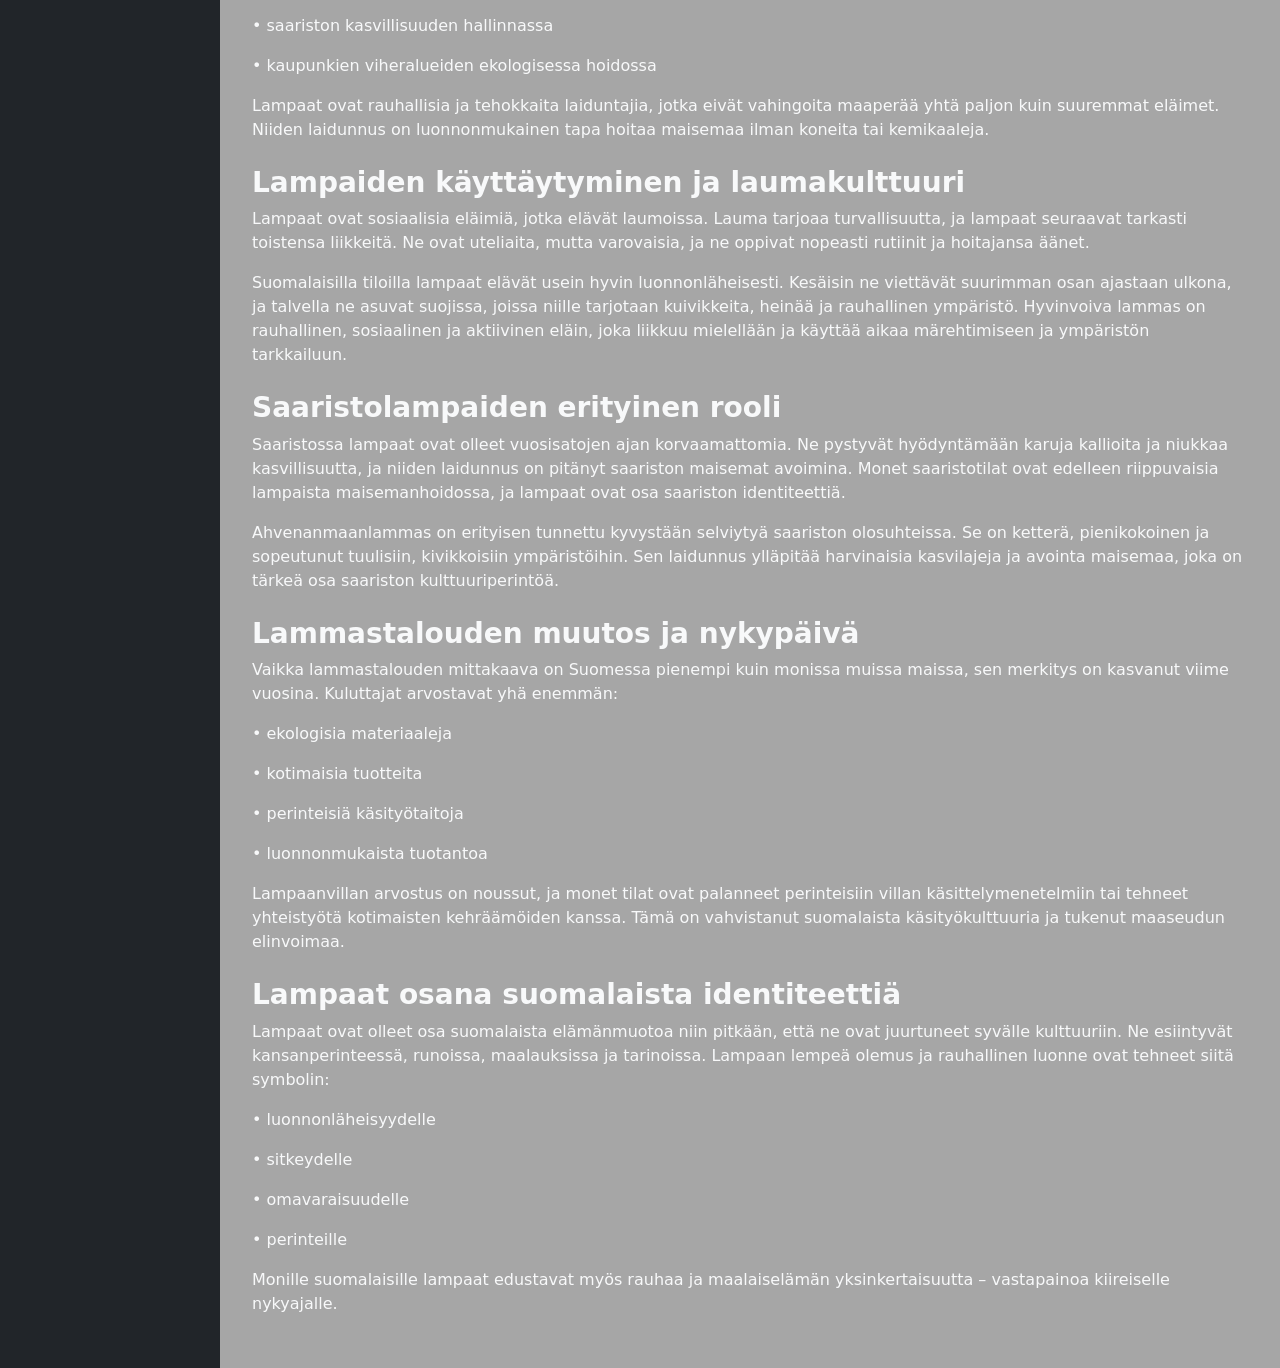
==== commit 050c8ad2: "Update teema1.html" ====
--- a/teema1.html
+++ b/teema1.html
@@ -18,19 +18,9 @@
 
                 <ul class="nav nav-pills flex-column mb-auto" id="mainMenu">
                     <li><a href="index.html" class="nav-link text-white">Etusivu</a></li>
-
-                    <li><a href="teema1.html" class="nav-link text-white active">
-                        Suomen Lampaat <img src="LINKKI01.png" class="menu-icon" alt="">
-                    </a></li>
-
-                    <li><a href="teema2.html" class="nav-link text-white">
-                        Lammas Tilat <img src="LINKKI01.png" class="menu-icon" alt="">
-                    </a></li>
-
-                    <li><a href="teema3.html" class="nav-link text-white">
-                        Lammas Tuotteet <img src="LINKKI01.png" class="menu-icon" alt="">
-                    </a></li>
-
+                    <li><a href="teema1.html" class="nav-link text-white active">Teema1</a></li>
+                    <li><a href="teema2.html" class="nav-link text-white">Teema2</a></li>
+                    <li><a href="teema3.html" class="nav-link text-white">Teema3</a></li>
                     <li><a href="yhteystiedot.html" class="nav-link text-white">Yhteystiedot</a></li>
                 </ul>
 
@@ -42,10 +32,76 @@
         <main class="col py-3 content-area">
             <div class="content-inner">
 
-                <!-- TÄSSÄ ON SINUN PITKÄ TEKSTISI, EN TOISTA SITÄ UUDELLEEN -->
-                <!-- (Koska se on jo aiemmin annettu ja toimii sellaisenaan) -->
+                <h1 class="mb-4" style="font-size: 2rem; font-weight: 700;">
+                    Suomen lampaat – historiaa, perinnettä ja elämää pohjoisessa
+                </h1>
 
-                <!-- ... koko teema1 sisältö tähän ... -->
+                <p>Suomessa lampaat ovat olleet osa maaseudun arkea jo tuhansien vuosien ajan. Arkeologiset löydöt osoittavat, että lampaita on kasvatettu Suomessa jo rautakaudella, ja ne ovat olleet tärkeä osa suomalaista omavaraisuutta, vaatetusta ja ruokataloutta. Lampaanvilla, -maito ja -liha ovat olleet arvokkaita luonnonvaroja, ja lampaat ovat kulkeneet ihmisen rinnalla niin pelloilla, metsissä kuin saaristossakin.</p>
+
+                <p>Suomen alkuperäisrodut — suomenlammas, kainuunharmas ja ahvenanmaanlammas — ovat kehittyneet juuri pohjoisen vaihteleviin olosuhteisiin. Ne ovat sitkeitä, rauhallisia ja hyvin sopeutuvia eläimiä, jotka pärjäävät karummillakin laitumilla. Suomenlampaan monivärinen villa ja erinomainen lisääntymiskyky ovat tehneet siitä arvostetun rodun sekä kotimaassa että ulkomailla.</p>
+
+                <p>Lampaat ovat olleet tärkeä osa suomalaista kulttuuria ja perinnettä. Villasta valmistetut vaatteet, kuten sukat, lapaset ja villapaidat, ovat olleet vuosisatojen ajan välttämättömiä kylmässä ilmastossa. Monilla alueilla lampaat ovat myös ylläpitäneet perinnemaisemia: niityt, hakamaat ja saariston laidunalueet ovat säilyneet avoimina juuri laiduntavien lampaiden ansiosta. Tämä tekee lampaista paitsi taloudellisesti myös ekologisesti merkittäviä eläimiä.</p>
+
+                <p>Nykyään lampaanhoito Suomessa yhdistää perinteet ja modernin eläinten hyvinvoinnin. Lampaat elävät luonnonläheisesti, usein laajoilla laitumilla, ja niiden hoitoon panostetaan huolellisesti. Kotimainen lampaanvilla on noussut uudelleen arvostukseen ekologisena ja pitkäikäisenä materiaalina, ja suomalainen lampaanliha tunnetaan puhtaudestaan ja laadustaan.</p>
+
+                <p>Suomen lampaat ovat siis paljon enemmän kuin tuotantoeläimiä — ne ovat osa suomalaista historiaa, kulttuuria ja maisemaa. Lammastila HUB haluaa tuoda tämän rikkaan perinteen näkyväksi ja tarjota tietoa, joka auttaa ymmärtämään lampaiden merkityksen suomalaisessa elämässä.</p>
+
+                <p>Suomen lampaisiin liittyvä historia on huomattavasti rikkaampi kuin usein ajatellaan. Lampaat ovat kulkeneet ihmisen rinnalla niin kauan, että niiden vaikutus näkyy suomalaisessa kulttuurissa, maisemassa ja perinteissä vielä tänäkin päivänä. Vaikka lampaanhoito ei ole koskaan ollut Suomessa yhtä laajaa kuin monissa Keski-Euroopan maissa, sen merkitys on ollut suhteellisesti suuri – erityisesti syrjäseuduilla, saaristossa ja pohjoisilla alueilla, joissa lampaat ovat sopeutuneet olosuhteisiin, joihin monet muut kotieläimet eivät yhtä hyvin sovellu.</p>
+
+                <h3 class="mt-4"><strong>Varhaisesta maataloudesta keskiaikaan</strong></h3>
+                <p>Kun varhaiset suomalaiset alkoivat harjoittaa maataloutta, lampaat olivat yksi ensimmäisistä kotieläimistä, jotka otettiin mukaan talouteen. Niiden pieni koko, vähäinen rehuntarve ja kyky hyödyntää karuja laitumia tekivät niistä ihanteellisia eläimiä pohjoisiin oloihin. Lampaat pystyivät laiduntamaan metsänreunoissa, kallioisilla saarilla ja niityillä, joilla ei voitu viljellä viljaa tai kasvattaa suurempia eläimiä.</p>
+
+                <p>Keskiajalla lampaanvilla oli yksi tärkeimmistä vaihdon ja verotuksen muodoista. Villa oli arvokasta, sillä siitä valmistettiin vaatteita, peitteitä ja tarvikkeita, joita ei voitu helposti tuoda kaukaa. Monilla alueilla lampaanvillasta kehrätty lanka oli talonpoikaisperheiden tärkein myyntituote.</p>
+
+                <h3 class="mt-4"><strong>Perinteiset työmenetelmät ja käsityötaidot</strong></h3>
+                <p>Suomalainen villankäsittely on ollut vuosisatojen ajan taito, joka siirtyi sukupolvelta toiselle. Villan pesu, karstaus, kehräys ja kutominen olivat osa arkea, ja monissa taloissa oli omat rukit ja kangaspuut. Jokaisella alueella oli omat perinteiset neulemallinsa, jotka tunnisti väreistä, kuvioista ja tekniikoista.</p>
+
+                <p><strong>Pohjanmaalla</strong> suosittiin selkeitä geometrisia kuvioita.</p>
+                <p><strong>Itä-Suomessa</strong> neuleissa näkyi karjalaisia koristeperinteitä.</p>
+                <p><strong>Saaristossa</strong> käytettiin usein luonnonväristä villaa ilman värjäystä.</p>
+
+                <p>Nämä perinteet elävät edelleen, ja monet nykyiset käsityöläiset ammentavat inspiraatiota vanhoista malleista.</p>
+
+                <h3 class="mt-4"><strong>Lampaat ja suomalainen luonto</strong></h3>
+                <p>Lampaat ovat olleet tärkeä osa luonnon monimuotoisuuden ylläpitoa. Ennen modernia maataloutta lampaat pitivät maisemat avoimina ja estivät metsittymistä. Tämä loi elinympäristöjä monille kasvi- ja hyönteislajeille, jotka ovat riippuvaisia avoimista niityistä ja hakamaista.</p>
+
+                <p>Nykyään lampaita käytetään yhä useammin luonnonhoidossa. Ne ovat erityisen hyödyllisiä:</p>
+                <p>• perinnemaisemien ennallistamisessa</p>
+                <p>• uhanalaisten niittykasvien elinympäristöjen ylläpidossa</p>
+                <p>• saariston kasvillisuuden hallinnassa</p>
+                <p>• kaupunkien viheralueiden ekologisessa hoidossa</p>
+
+                <p>Lampaat ovat rauhallisia ja tehokkaita laiduntajia, jotka eivät vahingoita maaperää yhtä paljon kuin suuremmat eläimet. Niiden laidunnus on luonnonmukainen tapa hoitaa maisemaa ilman koneita tai kemikaaleja.</p>
+
+                <h3 class="mt-4"><strong>Lampaiden käyttäytyminen ja laumakulttuuri</strong></h3>
+                <p>Lampaat ovat sosiaalisia eläimiä, jotka elävät laumoissa. Lauma tarjoaa turvallisuutta, ja lampaat seuraavat tarkasti toistensa liikkeitä. Ne ovat uteliaita, mutta varovaisia, ja ne oppivat nopeasti rutiinit ja hoitajansa äänet.</p>
+
+                <p>Suomalaisilla tiloilla lampaat elävät usein hyvin luonnonläheisesti. Kesäisin ne viettävät suurimman osan ajastaan ulkona, ja talvella ne asuvat suojissa, joissa niille tarjotaan kuivikkeita, heinää ja rauhallinen ympäristö. Hyvinvoiva lammas on rauhallinen, sosiaalinen ja aktiivinen eläin, joka liikkuu mielellään ja käyttää aikaa märehtimiseen ja ympäristön tarkkailuun.</p>
+
+                <h3 class="mt-4"><strong>Saaristolampaiden erityinen rooli</strong></h3>
+                <p>Saaristossa lampaat ovat olleet vuosisatojen ajan korvaamattomia. Ne pystyvät hyödyntämään karuja kallioita ja niukkaa kasvillisuutta, ja niiden laidunnus on pitänyt saariston maisemat avoimina. Monet saaristotilat ovat edelleen riippuvaisia lampaista maisemanhoidossa, ja lampaat ovat osa saariston identiteettiä.</p>
+
+                <p>Ahvenanmaanlammas on erityisen tunnettu kyvystään selviytyä saariston olosuhteissa. Se on ketterä, pienikokoinen ja sopeutunut tuulisiin, kivikkoisiin ympäristöihin. Sen laidunnus ylläpitää harvinaisia kasvilajeja ja avointa maisemaa, joka on tärkeä osa saariston kulttuuriperintöä.</p>
+
+                <h3 class="mt-4"><strong>Lammastalouden muutos ja nykypäivä</strong></h3>
+                <p>Vaikka lammastalouden mittakaava on Suomessa pienempi kuin monissa muissa maissa, sen merkitys on kasvanut viime vuosina. Kuluttajat arvostavat yhä enemmän:</p>
+
+                <p>• ekologisia materiaaleja</p>
+                <p>• kotimaisia tuotteita</p>
+                <p>• perinteisiä käsityötaitoja</p>
+                <p>• luonnonmukaista tuotantoa</p>
+
+                <p>Lampaanvillan arvostus on noussut, ja monet tilat ovat palanneet perinteisiin villan käsittelymenetelmiin tai tehneet yhteistyötä kotimaisten kehräämöiden kanssa. Tämä on vahvistanut suomalaista käsityökulttuuria ja tukenut maaseudun elinvoimaa.</p>
+
+                <h3 class="mt-4"><strong>Lampaat osana suomalaista identiteettiä</strong></h3>
+                <p>Lampaat ovat olleet osa suomalaista elämänmuotoa niin pitkään, että ne ovat juurtuneet syvälle kulttuuriin. Ne esiintyvät kansanperinteessä, runoissa, maalauksissa ja tarinoissa. Lampaan lempeä olemus ja rauhallinen luonne ovat tehneet siitä symbolin:</p>
+
+                <p>• luonnonläheisyydelle</p>
+                <p>• sitkeydelle</p>
+                <p>• omavaraisuudelle</p>
+                <p>• perinteille</p>
+
+                <p>Monille suomalaisille lampaat edustavat myös rauhaa ja maalaiselämän yksinkertaisuutta – vastapainoa kiireiselle nykyajalle.</p>
 
             </div>
         </main>
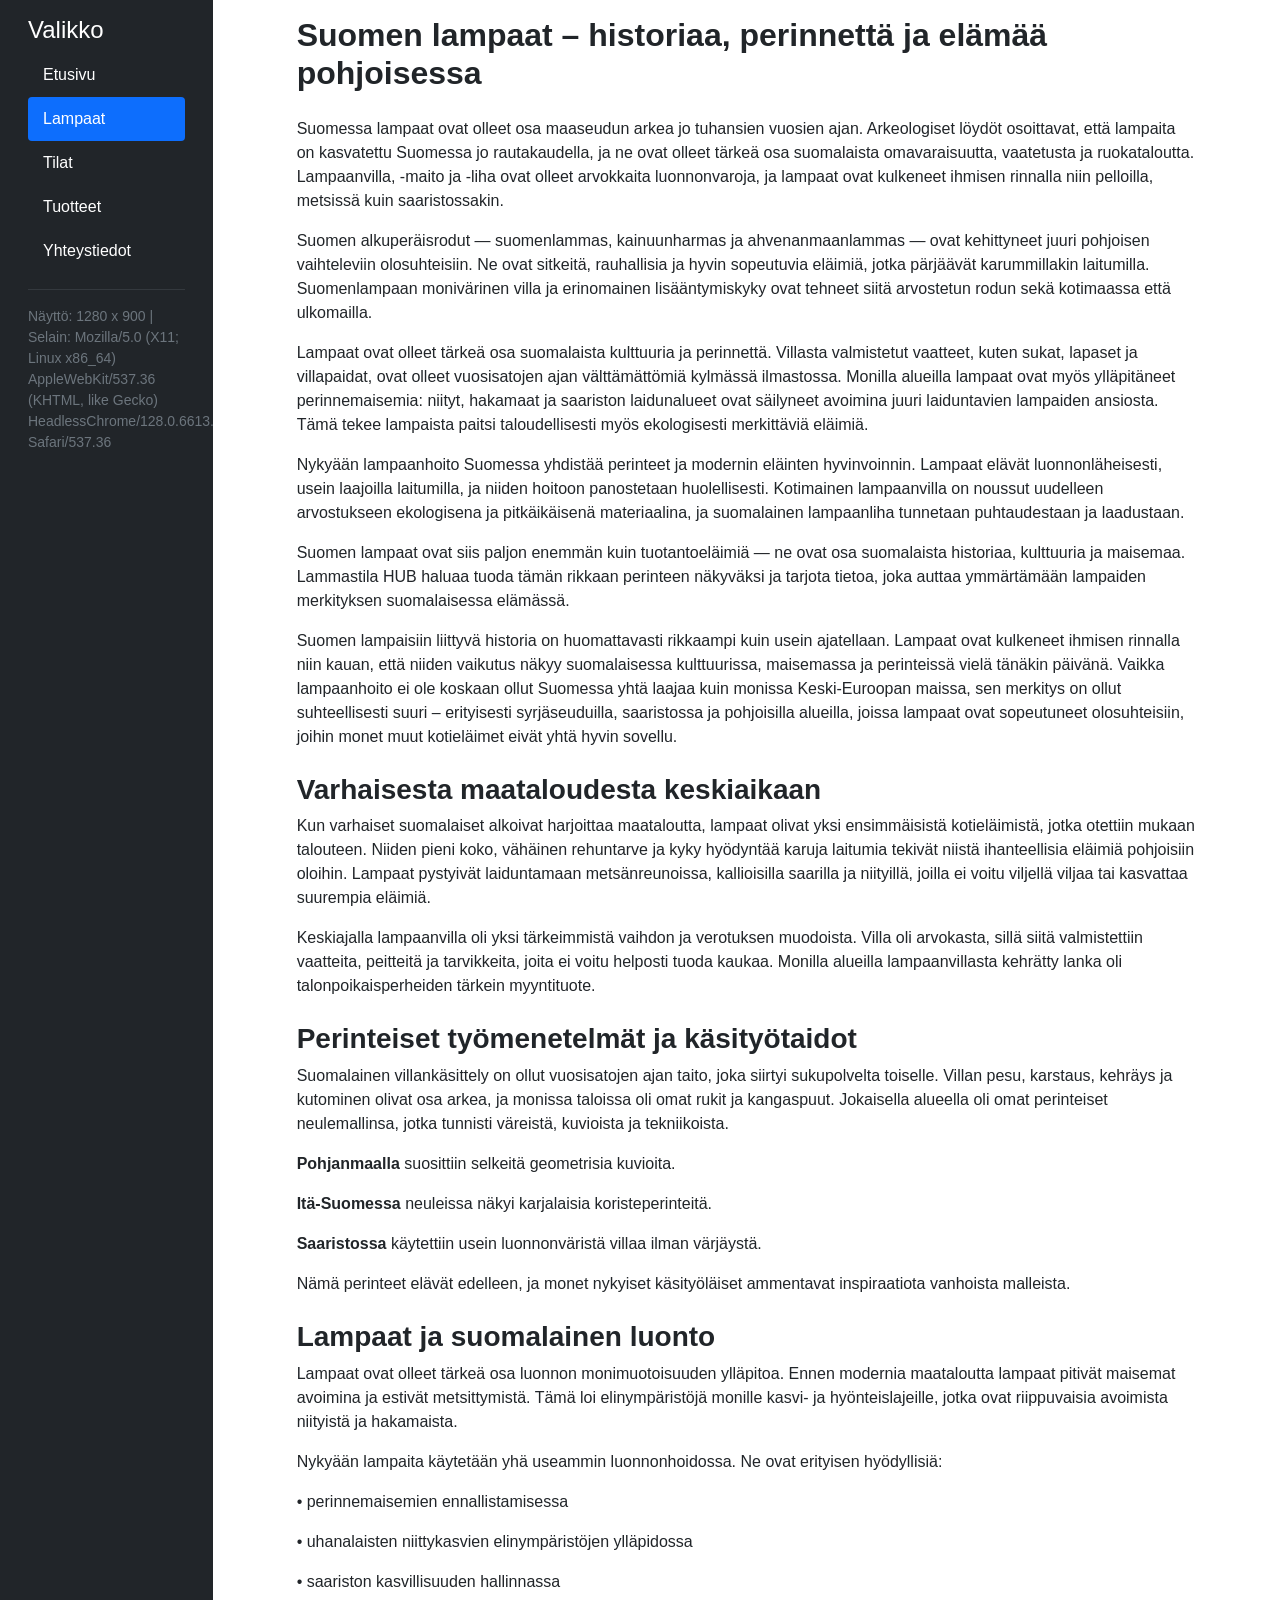
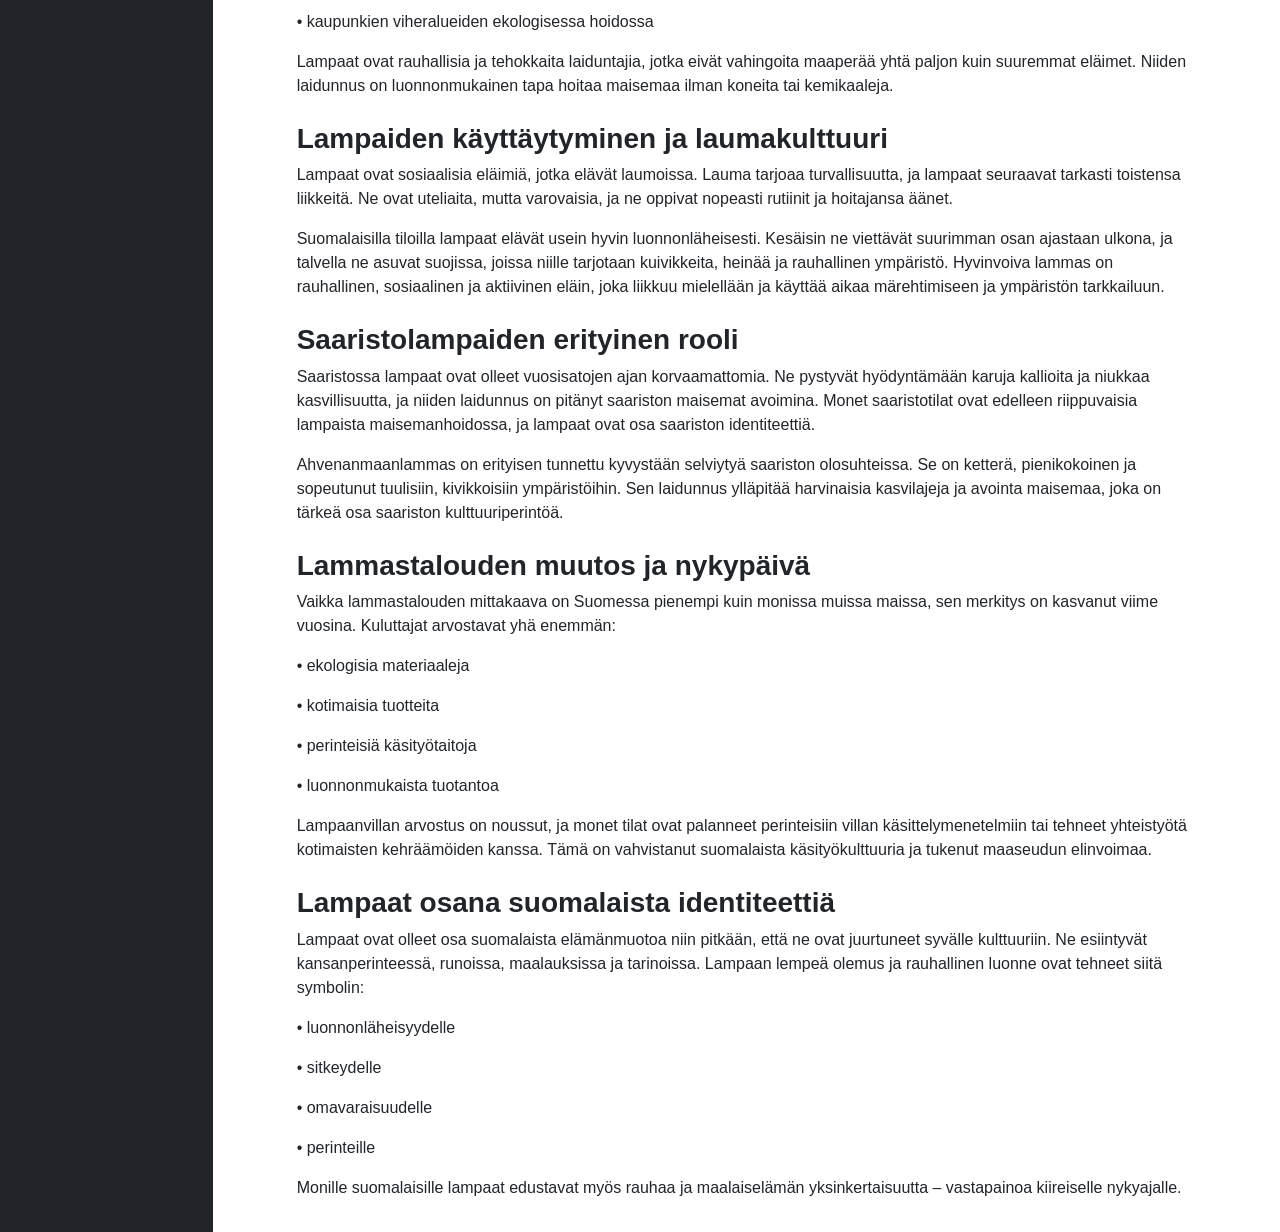
==== commit 119f5a0d: "Update teema1.html" ====
--- a/teema1.html
+++ b/teema1.html
@@ -18,9 +18,9 @@
 
                 <ul class="nav nav-pills flex-column mb-auto" id="mainMenu">
                     <li><a href="index.html" class="nav-link text-white">Etusivu</a></li>
-                    <li><a href="teema1.html" class="nav-link text-white active">Teema1</a></li>
-                    <li><a href="teema2.html" class="nav-link text-white">Teema2</a></li>
-                    <li><a href="teema3.html" class="nav-link text-white">Teema3</a></li>
+                    <li><a href="teema1.html" class="nav-link text-white active">Lampaat</a></li>
+                    <li><a href="teema2.html" class="nav-link text-white">Tilat</a></li>
+                    <li><a href="teema3.html" class="nav-link text-white">Tuotteet</a></li>
                     <li><a href="yhteystiedot.html" class="nav-link text-white">Yhteystiedot</a></li>
                 </ul>
 
@@ -113,3 +113,5 @@
 <script src="script.js"></script>
 </body>
 </html>
+
+
--- a/style.css
+++ b/style.css
@@ -1,67 +1,68 @@
 
-
-/* Yhteinen taustakuva kaikille sivuille (paitsi yhteystiedot) */
+/* Yleinen sivun tausta */
 body {
+    background-color: #f5f5f5;
     margin: 0;
     padding: 0;
-    background: url("pixnio-6000x4000.jpg") no-repeat center center fixed;
-    background-size: cover;
-    font-family: system-ui, -apple-system, BlinkMacSystemFont, "Segoe UI", sans-serif;
-}
-
-/* Yhteystiedot-sivun oma taustakuva */
-body.yhteystiedot-bg {
-    background: url("pixnio-5762x3841.jpg") no-repeat center center fixed !important;
-    background-size: cover !important;
-}
-
-/* Tumma läpinäkyvä kerros sisällön alle */
-.content-area {
-    min-height: 100vh;
-    background-color: rgba(0, 0, 0, 0.35);
-    color: #f8f9fa;
-}
-
-/* Täysin responsiivinen tekstialue */
-.content-inner {
-    width: 100%;
-    padding: 20px;
-    margin: 0 auto;
+    font-family: Arial, sans-serif;
 }
 
 /* Sivupalkki */
 .sidebar {
     min-height: 100vh;
-    width: 220px;
+    background-color: #222;
+}
+
+/* Valikon linkit */
+.sidebar .nav-link {
+    color: #fff;
+    padding: 10px 15px;
+    border-radius: 4px;
 }
 
 /* Aktiivinen linkki */
-.nav-link.active {
+.sidebar .nav-link.active {
     background-color: #0d6efd;
 }
 
-/* Valikon kuvake */
-.menu-icon {
-    width: 18px;
-    height: auto;
-    margin-left: 6px;
-    vertical-align: middle;
+/* Hover (alkuperäinen kevyt versio ilman animaatioita) */
+.sidebar .nav-link:hover {
+    background-color: rgba(255, 255, 255, 0.1);
 }
 
-/* Mobiilissa valikko kapeammaksi ja kuvake pienemmäksi */
-@media (max-width: 767.98px) {
-    .sidebar {
-        width: 120px !important;
-    }
-    .sidebar h2 {
-        font-size: 1rem;
-    }
-    .nav-link {
-        font-size: 0.8rem;
-        padding: 6px 4px;
-    }
-    .menu-icon {
-        width: 14px;
-        margin-left: 4px;
-    }
+/* Sisältöalue */
+.content-area {
+    background-color: #ffffff;
+    min-height: 100vh;
 }
+
+.content-inner {
+    max-width: 900px;
+    margin: 0 auto;
+}
+
+/* Yhteystiedot-sivun tausta */
+.yhteystiedot-bg {
+    background-color: #e9ecef;
+}
+
+/* Kuvat teema2-sivulla */
+img {
+    max-width: 100%;
+    height: auto;
+}
+
+/* Pyöristetyt kulmat ja varjo kuville */
+img.rounded {
+    border-radius: 10px;
+}
+
+img.shadow-lg {
+    box-shadow: 0 0 20px rgba(0,0,0,0.25);
+}
+
+/* Videon responsiivisuus */
+video {
+    width: 100%;
+    height: auto;
+}
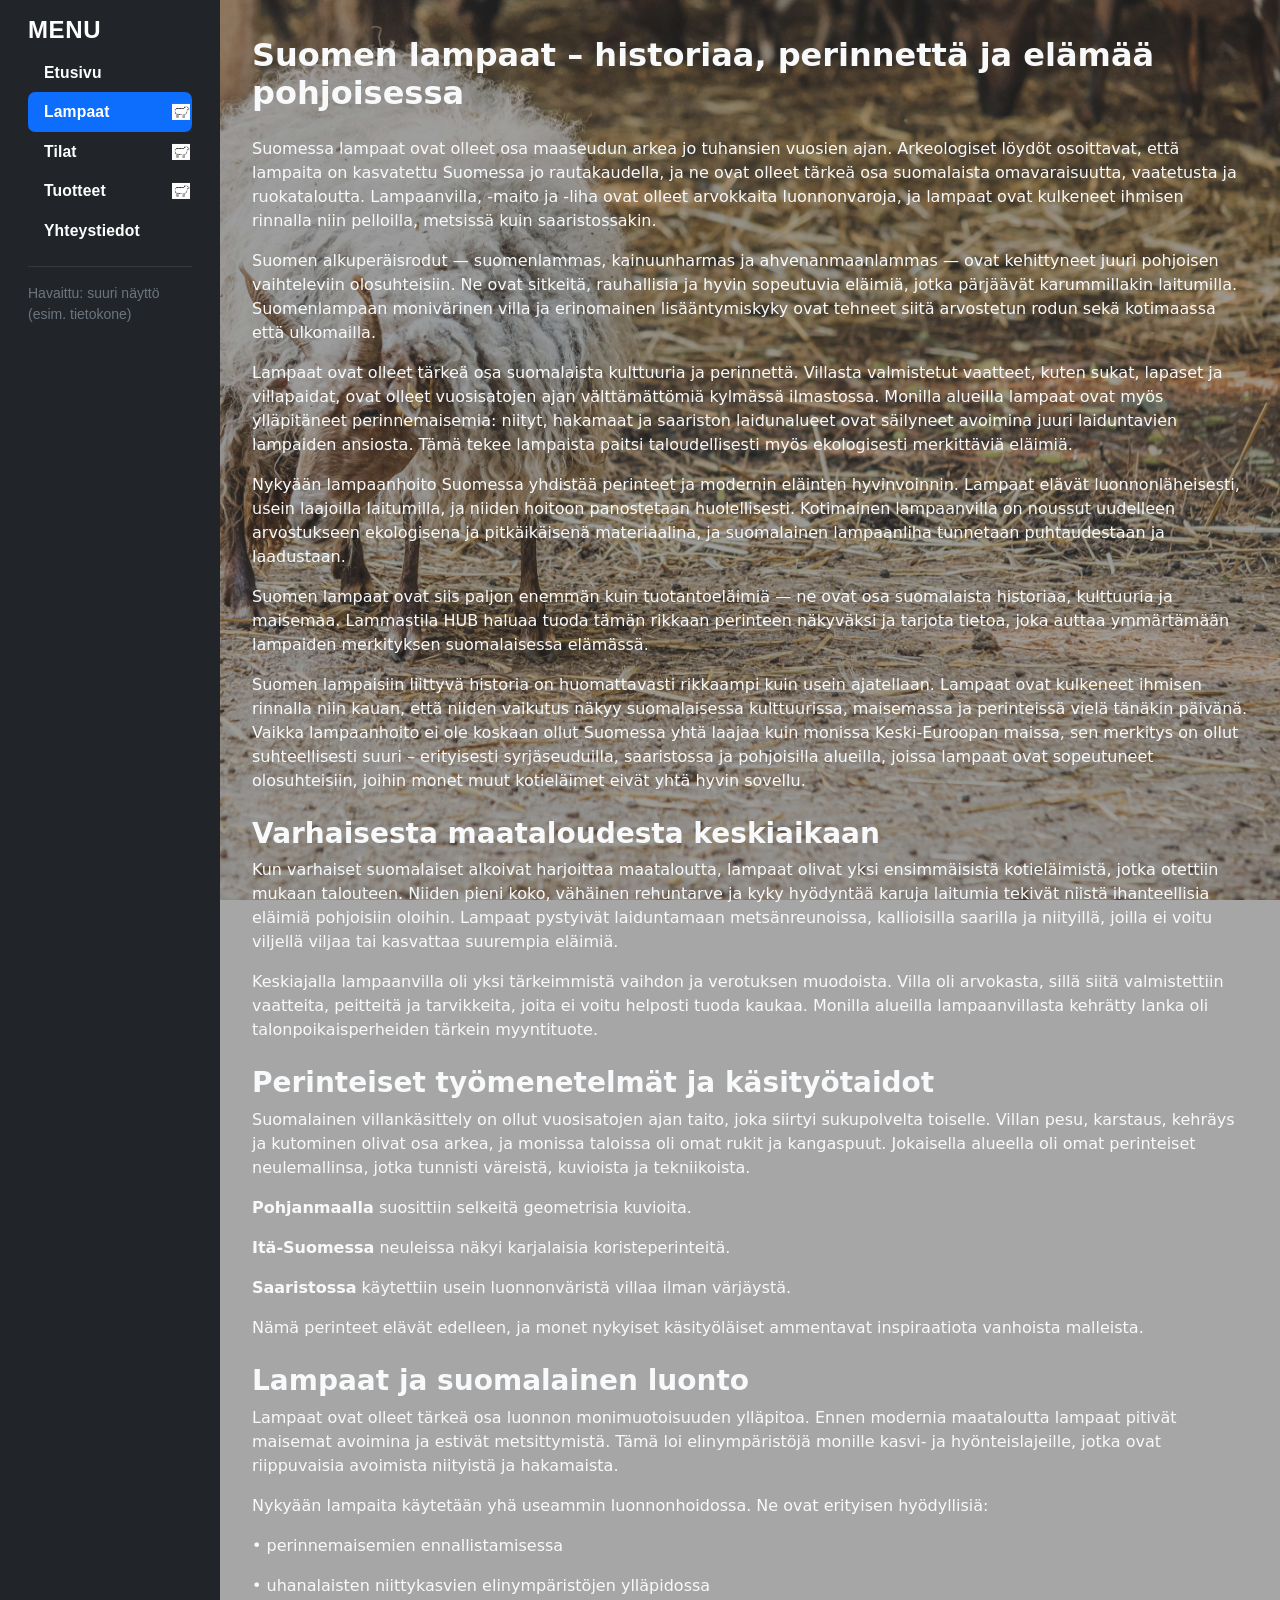
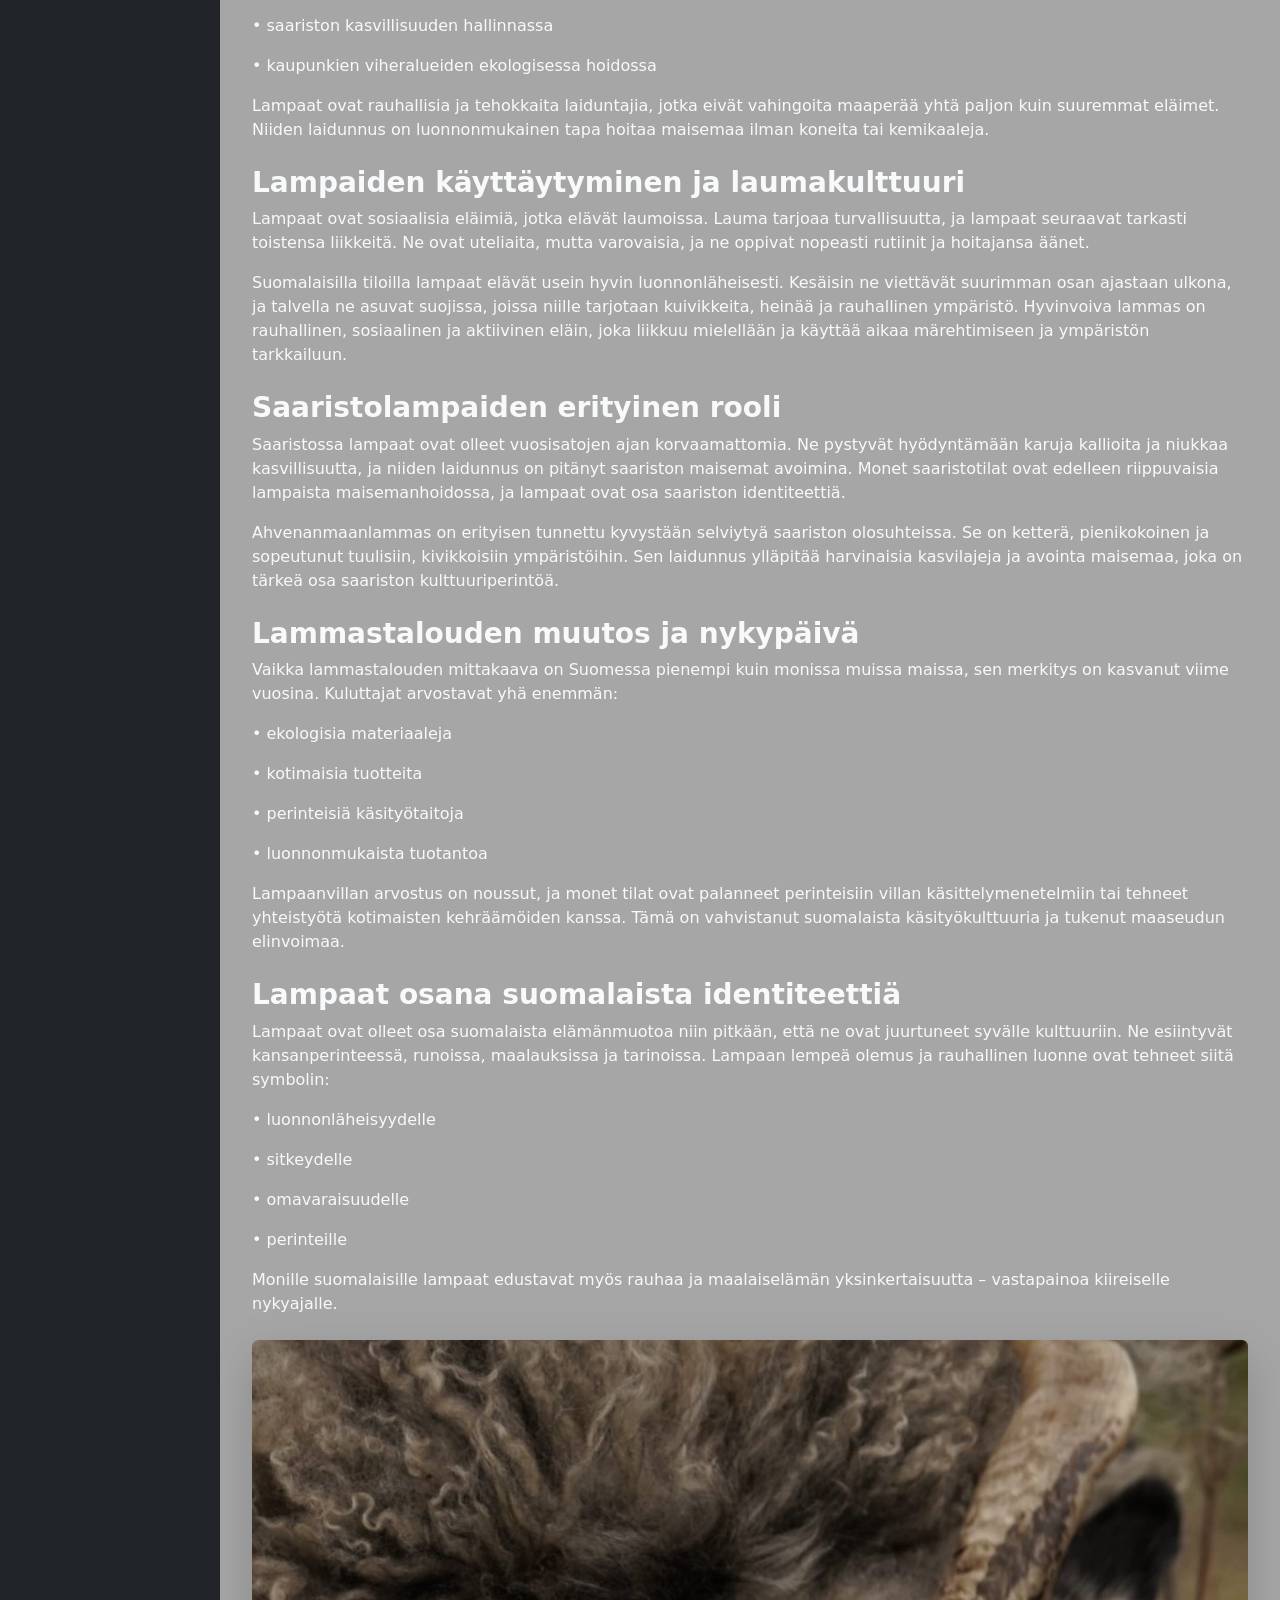
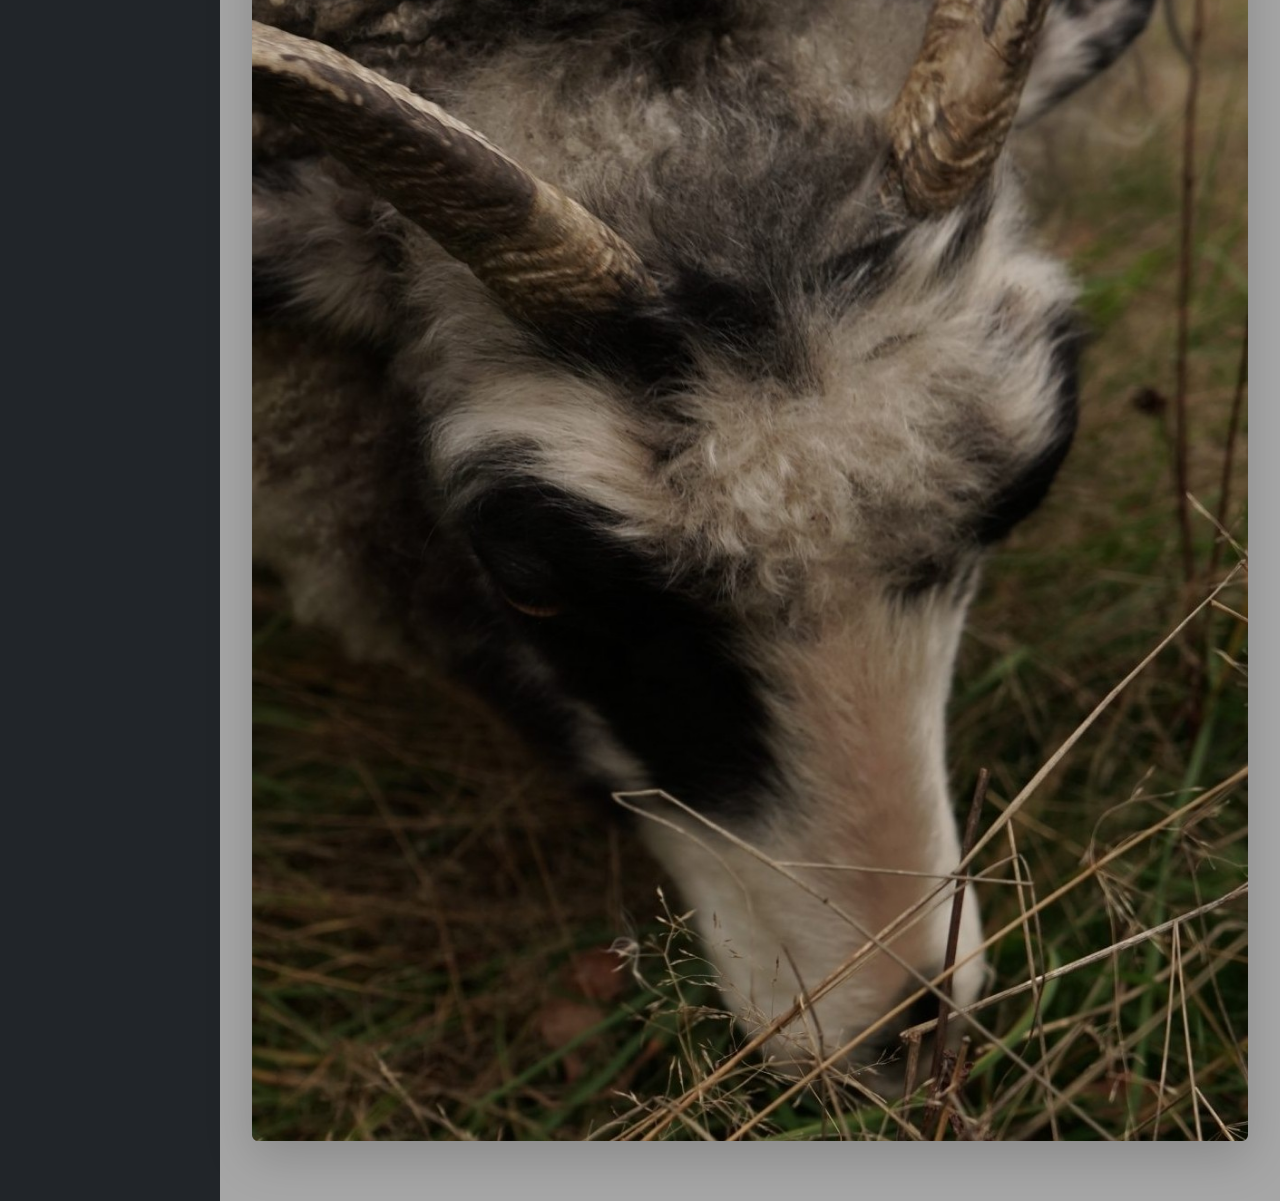
==== commit ff2f4411: "Add files via upload" ====
--- a/teema1.html
+++ b/teema1.html
@@ -1,4 +1,4 @@
-<!DOCTYPE html>
+﻿<!DOCTYPE html>
 <html lang="fi">
 <head>
     <meta charset="UTF-8">
@@ -14,13 +14,19 @@
 
         <nav class="col-12 col-md-3 col-lg-2 sidebar bg-dark text-white">
             <div class="p-3">
-                <h2 class="fs-4">Valikko</h2>
+                <h2 class="fs-4">MENU</h2>
 
                 <ul class="nav nav-pills flex-column mb-auto" id="mainMenu">
                     <li><a href="index.html" class="nav-link text-white">Etusivu</a></li>
-                    <li><a href="teema1.html" class="nav-link text-white active">Lampaat</a></li>
-                    <li><a href="teema2.html" class="nav-link text-white">Tilat</a></li>
-                    <li><a href="teema3.html" class="nav-link text-white">Tuotteet</a></li>
+                    <li><a href="teema1.html" class="nav-link text-white active">
+                        Lampaat <img src="LINKKI01.png" class="menu-icon" alt="">
+                    </a></li>
+                    <li><a href="teema2.html" class="nav-link text-white">
+                        Tilat <img src="LINKKI01.png" class="menu-icon" alt="">
+                    </a></li>
+                    <li><a href="teema3.html" class="nav-link text-white">
+                        Tuotteet <img src="LINKKI01.png" class="menu-icon" alt="">
+                    </a></li>
                     <li><a href="yhteystiedot.html" class="nav-link text-white">Yhteystiedot</a></li>
                 </ul>
 
@@ -99,12 +105,16 @@
                 <p>• luonnonläheisyydelle</p>
                 <p>• sitkeydelle</p>
                 <p>• omavaraisuudelle</p>
-                <p>• perinteille</p>
-
-                <p>Monille suomalaisille lampaat edustavat myös rauhaa ja maalaiselämän yksinkertaisuutta – vastapainoa kiireiselle nykyajalle.</p>
-
-            </div>
-        </main>
+                <p>• perinteille</p>
+
+                <p>Monille suomalaisille lampaat edustavat myös rauhaa ja maalaiselämän yksinkertaisuutta – vastapainoa kiireiselle nykyajalle.</p>
+
+                <img src="lampaat1-kuviasuomesta.fi-ksenia-senkova-scaled.jpg"
+                     class="img-fluid rounded shadow-lg d-block mx-auto mt-4 mb-4"
+                     alt="Lampaita laitumella">
+
+            </div>
+        </main>
 
     </div>
 </div>
@@ -115,3 +125,7 @@
 </html>
 
 
+
+
+
+
--- a/style.css
+++ b/style.css
@@ -1,68 +1,197 @@
+﻿
 
-/* Yleinen sivun tausta */
+/* Yhteinen taustakuva kaikille sivuille (paitsi yhteystiedot) */
 body {
-    background-color: #f5f5f5;
     margin: 0;
     padding: 0;
-    font-family: Arial, sans-serif;
+    background: url("pixnio-6000x4000.jpg") no-repeat center center fixed;
+    background-size: cover;
+    font-family: system-ui, -apple-system, BlinkMacSystemFont, "Segoe UI", sans-serif;
 }
 
-/* Sivupalkki */
-.sidebar {
-    min-height: 100vh;
-    background-color: #222;
+/* Yhteystiedot-sivun oma taustakuva */
+body.yhteystiedot-bg {
+    background: url("pixnio-5762x3841.jpg") no-repeat center center fixed !important;
+    background-size: cover !important;
 }
 
-/* Valikon linkit */
-.sidebar .nav-link {
-    color: #fff;
-    padding: 10px 15px;
-    border-radius: 4px;
+/* Tumma läpinäkyvä kerros sisällön alle */
+.content-area {
+    min-height: 100vh;
+    background-color: rgba(0, 0, 0, 0.35);
+    color: #f8f9fa;
 }
 
-/* Aktiivinen linkki */
-.sidebar .nav-link.active {
-    background-color: #0d6efd;
-}
-
-/* Hover (alkuperäinen kevyt versio ilman animaatioita) */
-.sidebar .nav-link:hover {
-    background-color: rgba(255, 255, 255, 0.1);
-}
-
-/* Sisältöalue */
-.content-area {
-    background-color: #ffffff;
-    min-height: 100vh;
-}
-
+/* Täysin responsiivinen tekstialue */
 .content-inner {
-    max-width: 900px;
+    width: 100%;
+    padding: 20px;
     margin: 0 auto;
 }
 
-/* Yhteystiedot-sivun tausta */
-.yhteystiedot-bg {
-    background-color: #e9ecef;
-}
+/* Sivupalkki */
+.sidebar {
+    min-height: 100vh;
+    width: 220px;
+    font-family: "Segoe UI", "Segoe UI Variable Text", Tahoma, Geneva, Verdana, sans-serif;
+}
+
+.sidebar h2 {
+    font-weight: 700;
+    letter-spacing: 0.6px;
+    text-transform: uppercase;
+}
+
+.sidebar .nav-link {
+    font-weight: 600;
+    font-size: 0.98rem;
+    letter-spacing: 0.15px;
+}
 
-/* Kuvat teema2-sivulla */
-img {
-    max-width: 100%;
-    height: auto;
-}
+/* Aktiivinen linkki */
+.nav-link.active {
+    background-color: #0d6efd;
+}
+
+/* Kohdista valikon kuvakkeet samaan pystylinjaan */
+#mainMenu .nav-link {
+    position: relative;
+    padding-right: 8px;
+    border-radius: 0.45rem;
+    transition: background-color 0.2s ease, color 0.2s ease, transform 0.2s ease, box-shadow 0.2s ease;
+}
+
+#mainMenu .nav-link:hover:not(.active) {
+    background-color: rgba(255, 255, 255, 0.14);
+    color: #ffffff !important;
+    transform: translateX(3px);
+    box-shadow: inset 0 0 0 1px rgba(255, 255, 255, 0.18);
+}
+
+#mainMenu .nav-link:focus-visible {
+    outline: 2px solid rgba(255, 255, 255, 0.75);
+    outline-offset: 2px;
+}
+
+/* Valikon kuvake */
+.menu-icon {
+    width: 18px;
+    height: auto;
+    position: absolute;
+    right: 2px;
+    top: 50%;
+    transform: translateY(-50%);
+    margin-left: 0;
+    vertical-align: middle;
+    transition: transform 0.2s ease, opacity 0.2s ease;
+}
+
+#mainMenu .nav-link:hover .menu-icon {
+    transform: translateY(-50%) scale(1.08);
+    opacity: 1;
+}
+
+/* Teema3 tilauslinkki */
+.order-link {
+    color: #0d6efd;
+    text-decoration: underline;
+    font-family: "Trebuchet MS", "Segoe UI", Tahoma, sans-serif;
+    font-weight: 800;
+    font-size: 1.35rem;
+    letter-spacing: 0.5px;
+    display: inline-block;
+    background-color: #d3d3d3;
+    padding: 6px 10px;
+    border-radius: 6px;
+}
+
+.order-link:hover {
+    color: #4ea1ff;
+}
+
+/* Tilaus-sivu */
+.tilaus-panel {
+    max-width: 820px;
+    background: rgba(24, 24, 24, 0.58);
+    border: 1px solid rgba(255, 255, 255, 0.18);
+    border-radius: 12px;
+    padding: 18px;
+}
+
+.tilaus-textbox {
+    width: 100%;
+    min-height: 220px;
+    border: 1px solid rgba(255, 255, 255, 0.4);
+    background: rgba(255, 255, 255, 0.9);
+    color: #111;
+    border-radius: 8px;
+    padding: 10px 12px;
+    resize: vertical;
+}
+
+.tilaus-actions {
+    display: flex;
+    gap: 10px;
+    flex-wrap: wrap;
+}
+
+.tilaus-btn {
+    background: #6c757d;
+    color: #fff;
+    border: 1px solid #858d94;
+    border-radius: 8px;
+    padding: 10px 14px;
+    font-weight: 700;
+    text-transform: uppercase;
+}
+
+.tilaus-btn:hover {
+    background: #7a838a;
+}
+
+.tilaus-status {
+    min-height: 54px;
+    background: rgba(20, 20, 20, 0.6);
+    border: 1px solid rgba(255, 255, 255, 0.22);
+    border-radius: 8px;
+    padding: 12px;
+    margin-top: 12px;
+    display: flex;
+    align-items: center;
+    gap: 10px;
+}
+
+.hourglass-spin {
+    display: inline-block;
+    animation: spin-hourglass 1s linear infinite;
+}
+
+@keyframes spin-hourglass {
+    from { transform: rotate(0deg); }
+    to { transform: rotate(360deg); }
+}
+
+/* Mobiilissa valikko kapeammaksi ja kuvake pienemmäksi */
+@media (max-width: 767.98px) {
+    .sidebar {
+        width: 120px !important;
+    }
+    .sidebar h2 {
+        font-size: 1rem;
+    }
+    .nav-link {
+        font-size: 0.8rem;
+        padding: 6px 4px;
+        padding-right: 4px;
+    }
+    .menu-icon {
+        width: 14px;
+        right: 1px;
+    }
+
+    .order-link {
+        font-size: 1.15rem;
+    }
+
+}
 
-/* Pyöristetyt kulmat ja varjo kuville */
-img.rounded {
-    border-radius: 10px;
-}
-
-img.shadow-lg {
-    box-shadow: 0 0 20px rgba(0,0,0,0.25);
-}
-
-/* Videon responsiivisuus */
-video {
-    width: 100%;
-    height: auto;
-}
